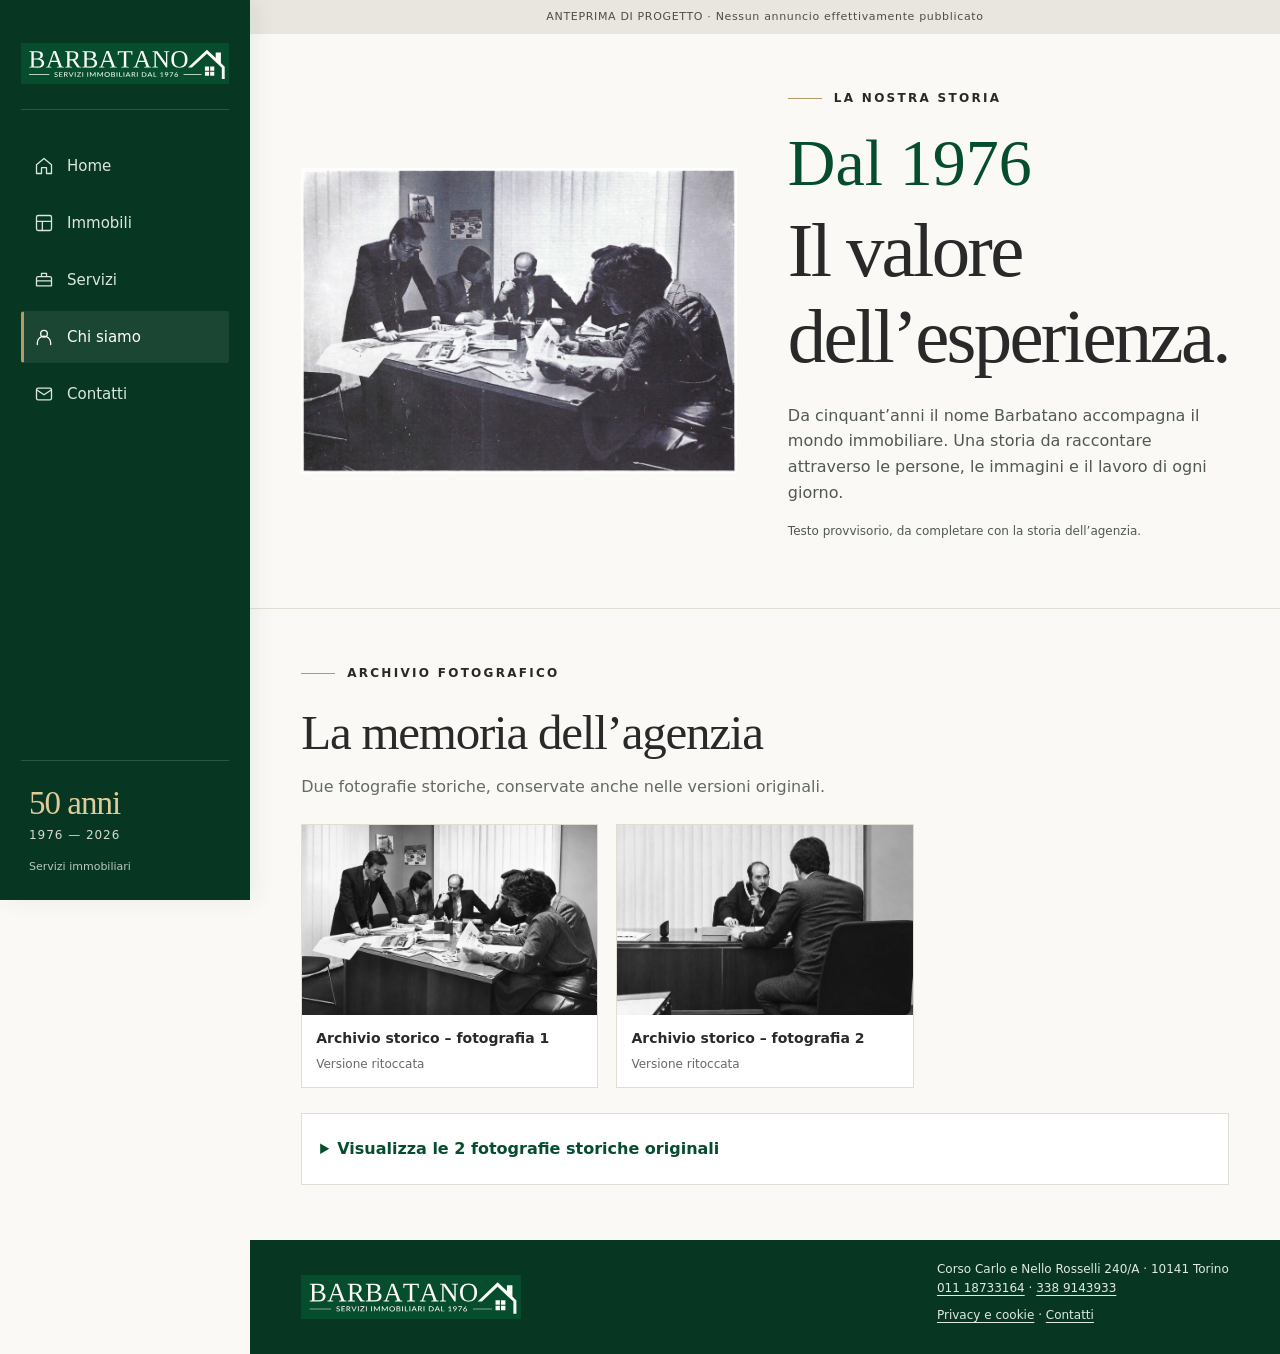
==== chi-siamo.html @ 2c2a6d1a "Add files via upload" ====
<!DOCTYPE html>

<html lang="it"><head><meta charset="utf-8"/><meta content="width=device-width, initial-scale=1" name="viewport"/><meta content="noindex,nofollow" name="robots"/><title>Chi siamo | Dal 1976 | BARBATANO</title><meta content="La storia dell’agenzia Barbatano a Torino dal 1976, con fotografie di archivio." name="description"/><meta content="Chi siamo | Dal 1976 | BARBATANO" property="og:title"/><meta content="La storia dell’agenzia Barbatano a Torino dal 1976, con fotografie di archivio." property="og:description"/><meta content="website" property="og:type"/><meta content="#064d2d" name="theme-color"/><link href="assets/favicon.svg" rel="icon" type="image/svg+xml"/><link href="assets/style.css" rel="stylesheet"/><script type="application/ld+json">{"@context": "https://schema.org", "@type": "RealEstateAgent", "name": "Barbatano Servizi Immobiliari", "telephone": "+3901118733164", "address": {"@type": "PostalAddress", "streetAddress": "Corso Carlo e Nello Rosselli 240/A", "postalCode": "10141", "addressLocality": "Torino", "addressCountry": "IT"}, "sameAs": ["https://www.immobiliare.it/agenzie-immobiliari/141466/barbatano-torino/"]}</script></head><body data-route="storia"><a class="route-skip" href="#contenuto">Vai al contenuto</a><div class="notice">ANTEPRIMA DI PROGETTO · Nessun annuncio effettivamente pubblicato</div><header class="top"><div class="wrap"><a aria-label="Barbatano, home" class="brand" href="index.html"><img alt="BARBATANO – Servizi immobiliari dal 1976" class="logo" src="assets/logo.svg"/><span aria-hidden="true" class="brand-tagline">Servizi immobiliari dal 1976</span></a><nav aria-label="Navigazione principale" class="nav" id="nav"><a href="index.html"><svg aria-hidden="true" fill="none" stroke="currentColor" stroke-linecap="round" stroke-linejoin="round" viewbox="0 0 24 24"><path d="M3 10.5 12 3l9 7.5V21h-6v-7H9v7H3z"></path></svg>Home</a><a href="immobili.html"><svg aria-hidden="true" fill="none" stroke="currentColor" stroke-linecap="round" stroke-linejoin="round" viewbox="0 0 24 24"><rect height="18" rx="2" width="18" x="3" y="3"></rect><path d="M3 10h18M10 10v11"></path></svg>Immobili</a><a href="servizi.html"><svg aria-hidden="true" fill="none" stroke="currentColor" stroke-linecap="round" stroke-linejoin="round" viewbox="0 0 24 24"><path d="M5 8h14a2 2 0 0 1 2 2v9H3v-9a2 2 0 0 1 2-2zM9 8V4h6v4M3 13h18"></path></svg>Servizi</a><a aria-current="page" href="chi-siamo.html"><svg aria-hidden="true" fill="none" stroke="currentColor" stroke-linecap="round" stroke-linejoin="round" viewbox="0 0 24 24"><circle cx="12" cy="8" r="4"></circle><path d="M4 21v-2a8 8 0 0 1 16 0v2"></path></svg>Chi siamo</a><a class="contact" href="contatti.html"><svg aria-hidden="true" fill="none" stroke="currentColor" stroke-linecap="round" stroke-linejoin="round" viewbox="0 0 24 24"><rect height="14" rx="2" width="18" x="3" y="5"></rect><path d="m3 7 9 6 9-6"></path></svg>Contatti</a></nav><div class="sidebar-note"><strong>50 anni</strong>1976 — 2026<span>Servizi immobiliari</span></div></div></header><main id="contenuto" tabindex="-1"><section class="history section" data-view="storia" id="storia"><div class="wrap history-grid"><img alt="Fotografia storica dell’attività, in bianco e nero" height="665" loading="lazy" src="assets/foto-9db0b268ffdd7b.webp" width="950"/><div><div class="eyebrow">La nostra storia</div><div class="year">Dal 1976</div><h1>Il valore dell’esperienza.</h1><p>Da cinquant’anni il nome Barbatano accompagna il mondo immobiliare. Una storia da raccontare attraverso le persone, le immagini e il lavoro di ogni giorno.</p><p class="subtle">Testo provvisorio, da completare con la storia dell’agenzia.</p></div></div></section><section class="wrap section gallery-section" data-view="storia"><div class="eyebrow">Archivio fotografico</div><h2>La memoria dell’agenzia</h2><p class="gallery-intro">Due fotografie storiche, conservate anche nelle versioni originali.</p><div class="photo-grid"><button aria-label="Apri Archivio storico – fotografia 1 – Versione ritoccata" class="photo-tile" data-group="storia" data-photo="17" type="button"><img alt="Archivio storico – fotografia 1" decoding="async" height="1009" loading="lazy" src="assets/foto-7becee585e3353.webp" width="1440"/><span><strong>Archivio storico – fotografia 1</strong><small>Versione ritoccata</small></span></button><button aria-label="Apri Archivio storico – fotografia 2 – Versione ritoccata" class="photo-tile" data-group="storia" data-photo="18" type="button"><img alt="Archivio storico – fotografia 2" decoding="async" height="1254" loading="lazy" src="assets/foto-9f149d5888db35.webp" width="1254"/><span><strong>Archivio storico – fotografia 2</strong><small>Versione ritoccata</small></span></button></div><details class="originals"><summary>Visualizza le 2 fotografie storiche originali</summary><div class="photo-grid"><button aria-label="Apri Archivio storico – fotografia 1 – Versione originale" class="photo-tile" data-group="storico-originali" data-photo="19" type="button"><img alt="Archivio storico – fotografia 1" decoding="async" height="1008" loading="lazy" src="assets/foto-ead962bc690f65.webp" width="1440"/><span><strong>Archivio storico – fotografia 1</strong><small>Versione originale</small></span></button><button aria-label="Apri Archivio storico – fotografia 2 – Versione originale" class="photo-tile" data-group="storico-originali" data-photo="20" type="button"><img alt="Archivio storico – fotografia 2" decoding="async" height="1419" loading="lazy" src="assets/foto-7286a3668b5750.webp" width="1355"/><span><strong>Archivio storico – fotografia 2</strong><small>Versione originale</small></span></button></div></details></section></main><footer class="foot"><div class="wrap"><img alt="Barbatano – Servizi immobiliari dal 1976" src="assets/logo.svg"/><div><p>Corso Carlo e Nello Rosselli 240/A · 10141 Torino<br/><a href="tel:+3901118733164">011 18733164</a> · <a href="tel:+393389143933">338 9143933</a></p><p><a href="privacy.html">Privacy e cookie</a> · <a href="contatti.html">Contatti</a></p></div></div></footer><dialog aria-labelledby="photoTitle" id="photoViewer"><div class="viewer-top"><p id="photoCount"></p><button aria-label="Chiudi galleria" class="close" type="button">×</button></div><img alt="" id="viewerImage"/><div class="viewer-bottom"><button aria-label="Foto precedente" class="viewer-arrow" id="prevPhoto" type="button">←</button><div><h3 id="photoTitle"></h3><p id="photoNote"></p></div><button aria-label="Foto successiva" class="viewer-arrow" id="nextPhoto" type="button">→</button></div></dialog><dialog id="detail"><img alt="" id="detailImage"/><div class="body"><button aria-label="Chiudi" class="close" type="button">×</button><span class="tag">Anteprima</span><h2 id="detailTitle"></h2><p>Questa è una dimostrazione della futura scheda immobile. Prezzo, metratura, descrizione, posizione e disponibilità saranno inseriti dall’agenzia.</p></div></dialog><script defer="" src="assets/site.js"></script></body></html>
---- assets/style.css ----
:root{--green:#064d2d;--deep:#073722;--ivory:#faf9f6;--gold:#b49a65;--ink:#292929;--muted:#646a65;--line:#dfded5}*{box-sizing:border-box}html{scroll-behavior:smooth;scroll-padding-top:95px}body{margin:0;background:var(--ivory);color:var(--ink);font:16px/1.6 system-ui,-apple-system,Segoe UI,sans-serif}h1,h2,h3,p{margin-top:0}h1,h2,h3{font-family:Georgia,'Times New Roman',serif;font-weight:400;line-height:1.12}h1{font-size:clamp(43px,6vw,83px);letter-spacing:-.035em;margin-bottom:23px;max-width:720px}h2{font-size:clamp(31px,4vw,49px);letter-spacing:-.025em;margin-bottom:14px}h3{font-size:25px;margin-bottom:10px}a{color:inherit;text-decoration:none}button,input,select{font:inherit}button,a,select{cursor:pointer}button:focus-visible,a:focus-visible,input:focus-visible,select:focus-visible{outline:3px solid var(--gold);outline-offset:3px}.wrap{max-width:1240px;margin:auto;padding:0 42px}.notice{background:#e8e6de;text-align:center;font-size:12px;letter-spacing:.04em;padding:7px 14px;color:#514d44}.top{background:var(--deep);color:#fff}.top .wrap{display:flex;justify-content:space-between;align-items:center;min-height:89px;gap:30px}.logo{width:290px;max-width:100%;display:block}.nav{display:flex;align-items:center;gap:25px;font-size:14px}.nav a:hover{color:#e4d3a8}.nav .contact{border:1px solid #b49a65;padding:10px 16px}.menu{display:none;background:none;border:1px solid #ffffff70;color:white;padding:8px 12px}.hero{min-height:550px;display:flex;align-items:center;color:white;position:relative;background:linear-gradient(90deg,rgba(8,29,19,.86) 0%,rgba(8,29,19,.55) 43%,rgba(8,29,19,.08) 100%),url('hero-9aec0d8684488e.webp') center 54%/cover}.hero .wrap{width:100%;padding-top:70px;padding-bottom:125px}.eyebrow{text-transform:uppercase;font-size:12px;letter-spacing:.19em;font-weight:650;display:flex;align-items:center;gap:12px;margin-bottom:22px}.eyebrow:before{content:'';width:34px;height:1px;background:var(--gold)}.hero p{font-size:18px;max-width:490px;color:#f0eee6;margin-bottom:30px}.btn{display:inline-flex;align-items:center;justify-content:center;gap:12px;background:var(--green);color:#fff;border:1px solid var(--green);min-height:47px;padding:12px 22px;font-weight:600;font-size:14px}.btn.light{background:var(--ivory);color:var(--deep);border-color:var(--ivory)}.btn.outline{background:transparent;color:var(--green);border-color:var(--green)}.btn:hover{filter:brightness(1.12)}.search{position:relative;margin-top:-64px;z-index:1}.searchbox{background:white;padding:25px 29px;box-shadow:0 15px 45px #10261b19;border-top:3px solid var(--gold)}.searchbox h2{font-family:inherit;font-size:17px;letter-spacing:0;font-weight:650;margin:0 0 15px}.fields{display:grid;grid-template-columns:1fr 1fr 1.3fr 1fr auto;gap:12px;align-items:end}.field label{display:block;font-size:12px;font-weight:650;margin-bottom:6px;color:#505b51}.field input,.field select{width:100%;min-height:47px;border:1px solid #d4d8d2;background:white;color:var(--ink);padding:9px 11px;border-radius:0}.section{padding:82px 0}.head{display:flex;justify-content:space-between;align-items:end;gap:20px;margin-bottom:29px}.head p{color:var(--muted);margin:0}.grid{display:grid;grid-template-columns:repeat(3,1fr);gap:23px}.listing{background:white;border:1px solid var(--line);overflow:hidden}.listing img{width:100%;aspect-ratio:1.48;object-fit:cover;display:block}.listing .body{padding:22px}.tag{font-size:10px;text-transform:uppercase;font-weight:700;letter-spacing:.12em;color:var(--green);margin-bottom:10px;display:block}.listing p{color:var(--muted);font-size:14px}.link{font-size:14px;font-weight:650;color:var(--green);background:none;border:0;padding:0;text-align:left}.link:hover{text-decoration:underline}.history{background:#edece5}.history-grid{display:grid;grid-template-columns:1fr 1fr;gap:65px;align-items:center}.history img{width:100%;display:block;aspect-ratio:1.42;object-fit:cover}.history p{color:#515951}.year{font:400 66px/1 Georgia,serif;color:var(--green);margin-bottom:12px}.services .grid article{border-top:1px solid var(--gold);padding:23px 12px 8px 0}.services p{color:var(--muted)}.number{font-size:12px;color:var(--green);letter-spacing:.15em;margin-bottom:16px;display:block}.cta{background:var(--green);color:white;padding:61px 0}.cta .wrap{display:flex;align-items:center;justify-content:space-between;gap:25px}.cta p{margin:0;color:#e3e9e1}.foot{background:var(--deep);color:#e0e9e2;padding:32px 0;font-size:13px}.foot .wrap{display:flex;justify-content:space-between;gap:30px;align-items:center}.foot img{width:220px}.foot p{margin:0}.subtle{color:var(--muted);font-size:12px;margin-top:17px}.result{margin:12px 0 0;color:var(--green);font-size:14px}.result:empty{display:none}dialog{width:min(670px,calc(100% - 30px));padding:0;border:0;background:var(--ivory);color:var(--ink);box-shadow:0 25px 70px #0005}dialog::backdrop{background:#132c22bb}dialog img{width:100%;display:block;max-height:360px;object-fit:cover}dialog .body{padding:25px}.close{float:right;background:white;border:1px solid var(--line);font-size:20px;padding:3px 12px;margin:0 0 10px 12px}.hide{display:none!important}@media(max-width:930px){.nav{gap:12px}.logo{width:240px}.fields{grid-template-columns:1fr 1fr}.fields .btn{grid-column:1/-1}.hero .wrap{padding-bottom:110px}.grid{gap:12px}.history-grid{gap:35px}}@media(max-width:680px){.wrap{padding:0 20px}.top .wrap{min-height:76px;flex-wrap:wrap;gap:0}.logo{width:238px}.menu{display:block}.nav{display:none;width:100%;padding:5px 0 20px;flex-direction:column;align-items:stretch;gap:0}.nav.open{display:flex}.nav a{padding:10px 0}.nav .contact{padding:10px 12px;margin-top:5px}.hero{min-height:485px;background-position:60% center}.hero .wrap{padding-top:45px;padding-bottom:110px}.hero p{font-size:16px}.searchbox{padding:20px 15px}.fields{gap:9px}.field select,.field input{font-size:14px;min-width:0}.section{padding:53px 0}.grid,.history-grid{grid-template-columns:1fr;gap:22px}.head,.cta .wrap,.foot .wrap{align-items:flex-start;flex-direction:column}.head{gap:10px}.history-grid{gap:30px}.cta{padding:45px 0}.foot .wrap{gap:15px}}

/* Navigation v2: fixed editorial sidebar and dedicated views */
:root{--sidebar:250px;--nav-bottom:68px}
html{scroll-behavior:auto;scroll-padding-top:0}body{padding-left:var(--sidebar);min-height:100vh;display:flex;flex-direction:column}main{flex:1;min-width:0} [hidden]{display:none!important}
.top{position:fixed;left:0;top:0;bottom:0;width:var(--sidebar);z-index:20;box-shadow:5px 0 22px #07372212;overflow-y:auto;overscroll-behavior:contain}.top .wrap{height:100%;min-height:530px;padding:31px 21px 24px;display:flex;flex-direction:column;align-items:stretch;justify-content:flex-start;gap:0}.top .brand{padding:12px 0 25px;border-bottom:1px solid #ffffff28}.logo{width:100%;max-width:100%;height:auto}.nav{margin-top:30px;display:flex;flex-direction:column;align-items:stretch;gap:5px;width:100%;padding:0}.nav a,.nav .contact{display:flex;gap:13px;align-items:center;padding:13px 12px;border:1px solid transparent;margin:0;color:#dbe6de;font-size:15px;min-height:50px;border-radius:3px}.nav a:hover{background:#ffffff0e;color:white}.nav a[aria-current=page]{color:white;border-left:3px solid var(--gold);padding-left:10px;background:#ffffff14}.nav a svg{width:20px;height:20px;flex:none;stroke-width:1.55}.sidebar-note{margin-top:auto;padding:24px 8px 0;color:#d7d9cd;font-size:12px;border-top:1px solid #ffffff28;letter-spacing:.08em}.sidebar-note strong{display:block;font:normal 33px Georgia,serif;color:#e0cb9b;letter-spacing:-.03em;margin-bottom:4px}.sidebar-note span{display:block;margin-top:13px;font-size:11px;letter-spacing:0;color:#b9c9bd}.menu{display:none!important}.notice{font-size:11px;letter-spacing:.06em;padding:8px 12px}.hero{min-height:clamp(385px,51vh,520px)}.hero .wrap{padding-top:60px;padding-bottom:100px}.hero h1{font-size:clamp(42px,5.4vw,77px)}.wrap{padding-left:clamp(22px,4vw,54px);padding-right:clamp(22px,4vw,54px)}.section.wrap{padding-left:clamp(22px,4vw,54px);padding-right:clamp(22px,4vw,54px)}.section{padding-top:55px;padding-bottom:55px}.search{margin-top:-42px}.fields{grid-template-columns:repeat(4,minmax(0,1fr)) auto}.field{min-width:0}.field input,.field select{min-width:0}.listing h3{font-size:clamp(21px,2vw,26px)}.listing .body{padding:17px}.head{margin-bottom:22px}.pageintro{padding-top:45px;padding-bottom:27px}.pageintro h1{font-size:clamp(40px,5vw,62px);margin-bottom:12px}.pageintro p{color:var(--muted);margin:0;max-width:650px}.pageintro .eyebrow{margin-bottom:13px}body[data-route=immobili] .search{margin-top:0}body[data-route=immobili] .searchbox{box-shadow:none;border:1px solid var(--line);border-top:3px solid var(--gold)}body[data-route=immobili] #immobili{padding-top:34px}.history{background:transparent}.history-grid{gap:clamp(25px,4vw,65px)}.cta{min-height:320px;display:flex;align-items:center}.cta .wrap{width:100%}.foot{padding:20px 0}.foot .wrap{align-items:center;flex-direction:row}.foot img{width:180px}.foot p{font-size:12px}.home-next{padding-bottom:48px}.home-next .inner{display:flex;align-items:center;justify-content:space-between;gap:22px;border-top:1px solid var(--line);padding-top:22px}.home-next h3{margin:0 0 5px}.home-next p{margin:0;color:var(--muted);font-size:14px}.home-next .btn{flex:none}.route-skip{position:fixed;left:calc(var(--sidebar) + 10px);top:-100px;background:white;color:var(--deep);padding:12px;z-index:50}.route-skip:focus{top:8px}main:focus{outline:none}
@media(max-width:1250px) and (min-width:1001px){.fields{grid-template-columns:repeat(2,minmax(0,1fr))}.fields .btn{grid-column:1/-1}.grid{gap:15px}.listing .body{padding:15px}}
@media(max-width:1000px){body{padding-left:0;padding-top:70px;padding-bottom:calc(var(--nav-bottom) + env(safe-area-inset-bottom,0px))}.top{width:100%;height:70px;bottom:auto;overflow:visible}.top .wrap{height:70px;min-height:0;padding:8px 22px;align-items:center;justify-content:center}.top .brand{padding:0;border:none}.logo{width:245px;max-height:54px;object-fit:contain}.sidebar-note{display:none}.nav,.nav.open{position:fixed;bottom:0;left:0;right:0;z-index:20;margin:0;padding:3px 5px calc(3px + env(safe-area-inset-bottom,0px));height:calc(var(--nav-bottom) + env(safe-area-inset-bottom,0px));display:grid;grid-template-columns:repeat(5,minmax(0,1fr));gap:2px;background:var(--deep);box-shadow:0 -3px 20px #07372225}.nav a,.nav .contact{flex-direction:column;justify-content:center;gap:3px;font-size:12px;line-height:1.3;padding:4px 0;min-height:44px;border:0;border-top:2px solid transparent;text-align:center;white-space:nowrap}.nav a[aria-current=page]{border-left:0;border-top:2px solid var(--gold);padding:4px 0}.nav a svg{width:21px;height:21px}.route-skip{left:8px}.fields{grid-template-columns:repeat(2,minmax(0,1fr))}.fields .btn{grid-column:1/-1}.hero .wrap{padding-top:45px;padding-bottom:95px}.hero{min-height:390px}.notice{font-size:10px}}
@media(max-width:680px){.wrap,.section.wrap{padding-left:20px;padding-right:20px}.hero h1{font-size:clamp(39px,9vw,53px)}.hero{min-height:390px}.hero .wrap{padding-top:40px;padding-bottom:75px}.search{margin-top:-28px}.searchbox{padding:18px 14px}.section{padding-top:36px;padding-bottom:36px}.pageintro{padding-top:29px;padding-bottom:20px}.cta{min-height:0;padding:38px 0}.foot .wrap{align-items:flex-start;flex-direction:column;gap:10px}.home-next .inner{align-items:flex-start;flex-direction:column;gap:13px}.home-next{padding-bottom:30px}.nav a,.nav .contact{font-size:11px}.history .year{font-size:52px}}
@media(prefers-reduced-motion:reduce){*{scroll-behavior:auto!important}}

/* Photo archive and logo refinements */
.top .brand{display:block;text-align:center}.brand-tagline{display:block;font-size:11px;line-height:1.5;color:#e0e9e2;margin-top:9px;letter-spacing:.035em}.top .brand .logo{background:#064d2d}.hero-secondary{display:inline-flex;padding:12px 0;margin-left:22px;color:white;font-weight:600;font-size:14px}.hero-secondary:hover{text-decoration:underline}.gallery-section{border-top:1px solid var(--line)}.gallery-intro{max-width:700px;color:var(--muted)}.photo-grid{display:grid;grid-template-columns:repeat(3,minmax(0,1fr));gap:18px;margin-top:24px}.photo-tile{padding:0;border:1px solid var(--line);background:white;color:var(--ink);text-align:left;min-width:0;overflow:hidden}.photo-tile img{display:block;width:100%;aspect-ratio:1.55;object-fit:cover}.photo-tile span{display:block;padding:12px 14px}.photo-tile strong{font-size:14px;display:block}.photo-tile small{color:var(--muted);font-size:12px}.photo-tile:hover{border-color:var(--green)}.originals{margin-top:25px;border:1px solid var(--line);padding:15px 18px;background:#fff}.originals summary{cursor:pointer;font-weight:600;color:var(--green);padding:7px 0}.originals summary:focus-visible{outline:2px solid var(--gold)}#photoViewer{width:min(1000px,calc(100% - 24px));max-height:calc(100dvh - 24px);background:var(--deep);color:#fff}#viewerImage{max-height:65dvh;object-fit:contain;width:100%;background:#0a2118}.viewer-top,.viewer-bottom{display:flex;align-items:center;justify-content:space-between;padding:12px 18px;gap:14px}.viewer-top p,.viewer-bottom p,.viewer-bottom h3{margin:0}.viewer-top .close{float:none;margin:0}.viewer-bottom{text-align:center}.viewer-bottom p{color:#dce5dd;font-size:13px}.viewer-bottom h3{font-size:21px}.viewer-arrow{border:1px solid #b49a65;background:transparent;color:white;font-size:25px;min-width:45px;min-height:45px}.viewer-arrow:disabled{opacity:.35;cursor:default}.history .photo-grid{grid-template-columns:repeat(2,1fr)}
@media(max-width:1000px){.top .brand-tagline{display:none}.photo-grid{grid-template-columns:repeat(3,minmax(0,1fr))}}@media(max-width:680px){.photo-grid{grid-template-columns:repeat(2,minmax(0,1fr));gap:10px}.photo-tile span{padding:9px}.photo-tile strong{font-size:13px}.photo-tile small{font-size:11px}.hero-secondary{margin-left:0;display:flex}.originals{padding:12px}.viewer-bottom{padding:10px;gap:7px}.viewer-bottom h3{font-size:17px}}
@media(max-width:370px){.photo-grid{grid-template-columns:1fr}.nav a,.nav .contact{font-size:10px}.fields{grid-template-columns:1fr}}

.contact-actions{display:flex;gap:12px;flex-wrap:wrap}.privacy-page{max-width:950px}.privacy-page h2{font-size:26px;margin-top:30px}.privacy-page a,.cta p a,.foot a{text-decoration:underline;text-underline-offset:3px}.foot .wrap{flex-wrap:wrap}.foot p{margin-bottom:8px}.cta h1{font-size:clamp(38px,5vw,65px)}.services .grid{row-gap:18px}img{height:auto}.listing img,.photo-tile img{object-fit:cover}.foot img{width:220px}.brand .logo{max-width:100%}.brand-tagline{display:none!important}
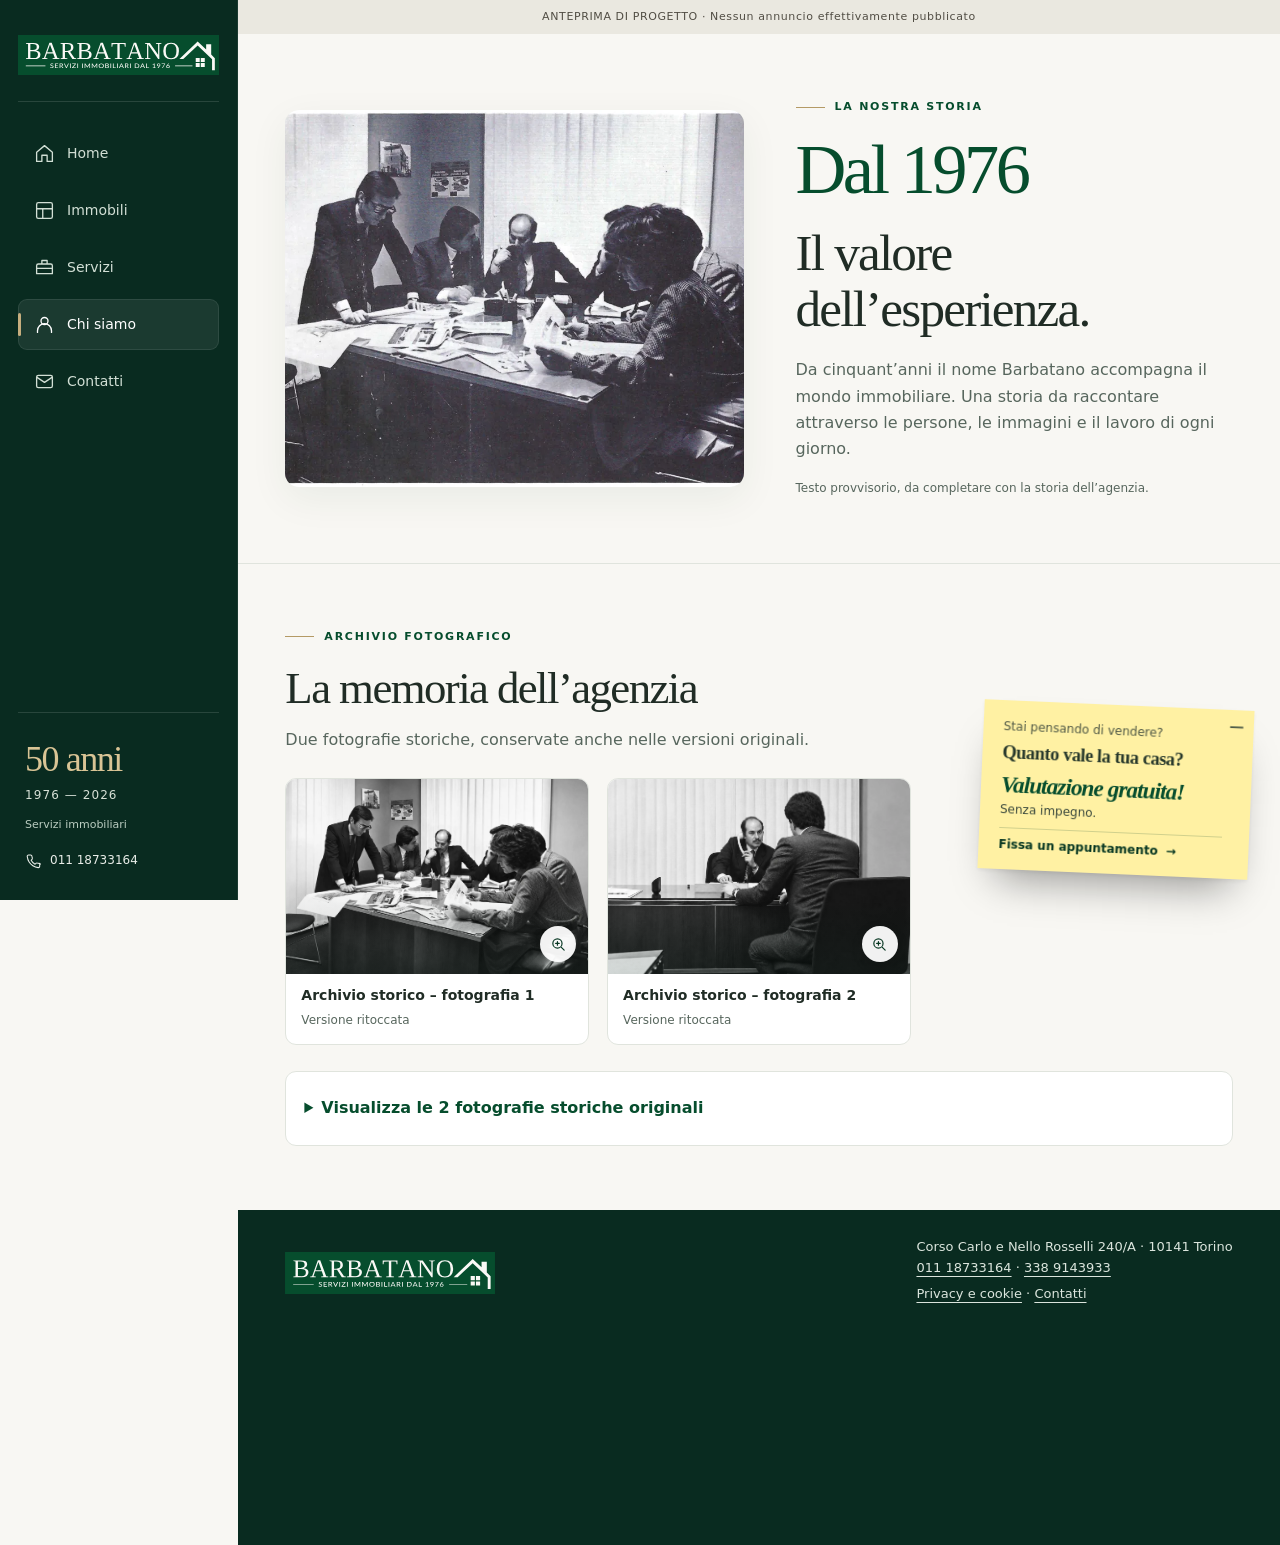
==== commit ae95de7c: "Add files via upload" ====
--- a/chi-siamo.html
+++ b/chi-siamo.html
@@ -1,3 +1,3 @@
 <!DOCTYPE html>
 
-<html lang="it"><head><meta charset="utf-8"/><meta content="width=device-width, initial-scale=1" name="viewport"/><meta content="noindex,nofollow" name="robots"/><title>Chi siamo | Dal 1976 | BARBATANO</title><meta content="La storia dell’agenzia Barbatano a Torino dal 1976, con fotografie di archivio." name="description"/><meta content="Chi siamo | Dal 1976 | BARBATANO" property="og:title"/><meta content="La storia dell’agenzia Barbatano a Torino dal 1976, con fotografie di archivio." property="og:description"/><meta content="website" property="og:type"/><meta content="#064d2d" name="theme-color"/><link href="assets/favicon.svg" rel="icon" type="image/svg+xml"/><link href="assets/style.css" rel="stylesheet"/><script type="application/ld+json">{"@context": "https://schema.org", "@type": "RealEstateAgent", "name": "Barbatano Servizi Immobiliari", "telephone": "+3901118733164", "address": {"@type": "PostalAddress", "streetAddress": "Corso Carlo e Nello Rosselli 240/A", "postalCode": "10141", "addressLocality": "Torino", "addressCountry": "IT"}, "sameAs": ["https://www.immobiliare.it/agenzie-immobiliari/141466/barbatano-torino/"]}</script></head><body data-route="storia"><a class="route-skip" href="#contenuto">Vai al contenuto</a><div class="notice">ANTEPRIMA DI PROGETTO · Nessun annuncio effettivamente pubblicato</div><header class="top"><div class="wrap"><a aria-label="Barbatano, home" class="brand" href="index.html"><img alt="BARBATANO – Servizi immobiliari dal 1976" class="logo" src="assets/logo.svg"/><span aria-hidden="true" class="brand-tagline">Servizi immobiliari dal 1976</span></a><nav aria-label="Navigazione principale" class="nav" id="nav"><a href="index.html"><svg aria-hidden="true" fill="none" stroke="currentColor" stroke-linecap="round" stroke-linejoin="round" viewbox="0 0 24 24"><path d="M3 10.5 12 3l9 7.5V21h-6v-7H9v7H3z"></path></svg>Home</a><a href="immobili.html"><svg aria-hidden="true" fill="none" stroke="currentColor" stroke-linecap="round" stroke-linejoin="round" viewbox="0 0 24 24"><rect height="18" rx="2" width="18" x="3" y="3"></rect><path d="M3 10h18M10 10v11"></path></svg>Immobili</a><a href="servizi.html"><svg aria-hidden="true" fill="none" stroke="currentColor" stroke-linecap="round" stroke-linejoin="round" viewbox="0 0 24 24"><path d="M5 8h14a2 2 0 0 1 2 2v9H3v-9a2 2 0 0 1 2-2zM9 8V4h6v4M3 13h18"></path></svg>Servizi</a><a aria-current="page" href="chi-siamo.html"><svg aria-hidden="true" fill="none" stroke="currentColor" stroke-linecap="round" stroke-linejoin="round" viewbox="0 0 24 24"><circle cx="12" cy="8" r="4"></circle><path d="M4 21v-2a8 8 0 0 1 16 0v2"></path></svg>Chi siamo</a><a class="contact" href="contatti.html"><svg aria-hidden="true" fill="none" stroke="currentColor" stroke-linecap="round" stroke-linejoin="round" viewbox="0 0 24 24"><rect height="14" rx="2" width="18" x="3" y="5"></rect><path d="m3 7 9 6 9-6"></path></svg>Contatti</a></nav><div class="sidebar-note"><strong>50 anni</strong>1976 — 2026<span>Servizi immobiliari</span></div></div></header><main id="contenuto" tabindex="-1"><section class="history section" data-view="storia" id="storia"><div class="wrap history-grid"><img alt="Fotografia storica dell’attività, in bianco e nero" height="665" loading="lazy" src="assets/foto-9db0b268ffdd7b.webp" width="950"/><div><div class="eyebrow">La nostra storia</div><div class="year">Dal 1976</div><h1>Il valore dell’esperienza.</h1><p>Da cinquant’anni il nome Barbatano accompagna il mondo immobiliare. Una storia da raccontare attraverso le persone, le immagini e il lavoro di ogni giorno.</p><p class="subtle">Testo provvisorio, da completare con la storia dell’agenzia.</p></div></div></section><section class="wrap section gallery-section" data-view="storia"><div class="eyebrow">Archivio fotografico</div><h2>La memoria dell’agenzia</h2><p class="gallery-intro">Due fotografie storiche, conservate anche nelle versioni originali.</p><div class="photo-grid"><button aria-label="Apri Archivio storico – fotografia 1 – Versione ritoccata" class="photo-tile" data-group="storia" data-photo="17" type="button"><img alt="Archivio storico – fotografia 1" decoding="async" height="1009" loading="lazy" src="assets/foto-7becee585e3353.webp" width="1440"/><span><strong>Archivio storico – fotografia 1</strong><small>Versione ritoccata</small></span></button><button aria-label="Apri Archivio storico – fotografia 2 – Versione ritoccata" class="photo-tile" data-group="storia" data-photo="18" type="button"><img alt="Archivio storico – fotografia 2" decoding="async" height="1254" loading="lazy" src="assets/foto-9f149d5888db35.webp" width="1254"/><span><strong>Archivio storico – fotografia 2</strong><small>Versione ritoccata</small></span></button></div><details class="originals"><summary>Visualizza le 2 fotografie storiche originali</summary><div class="photo-grid"><button aria-label="Apri Archivio storico – fotografia 1 – Versione originale" class="photo-tile" data-group="storico-originali" data-photo="19" type="button"><img alt="Archivio storico – fotografia 1" decoding="async" height="1008" loading="lazy" src="assets/foto-ead962bc690f65.webp" width="1440"/><span><strong>Archivio storico – fotografia 1</strong><small>Versione originale</small></span></button><button aria-label="Apri Archivio storico – fotografia 2 – Versione originale" class="photo-tile" data-group="storico-originali" data-photo="20" type="button"><img alt="Archivio storico – fotografia 2" decoding="async" height="1419" loading="lazy" src="assets/foto-7286a3668b5750.webp" width="1355"/><span><strong>Archivio storico – fotografia 2</strong><small>Versione originale</small></span></button></div></details></section></main><footer class="foot"><div class="wrap"><img alt="Barbatano – Servizi immobiliari dal 1976" src="assets/logo.svg"/><div><p>Corso Carlo e Nello Rosselli 240/A · 10141 Torino<br/><a href="tel:+3901118733164">011 18733164</a> · <a href="tel:+393389143933">338 9143933</a></p><p><a href="privacy.html">Privacy e cookie</a> · <a href="contatti.html">Contatti</a></p></div></div></footer><dialog aria-labelledby="photoTitle" id="photoViewer"><div class="viewer-top"><p id="photoCount"></p><button aria-label="Chiudi galleria" class="close" type="button">×</button></div><img alt="" id="viewerImage"/><div class="viewer-bottom"><button aria-label="Foto precedente" class="viewer-arrow" id="prevPhoto" type="button">←</button><div><h3 id="photoTitle"></h3><p id="photoNote"></p></div><button aria-label="Foto successiva" class="viewer-arrow" id="nextPhoto" type="button">→</button></div></dialog><dialog id="detail"><img alt="" id="detailImage"/><div class="body"><button aria-label="Chiudi" class="close" type="button">×</button><span class="tag">Anteprima</span><h2 id="detailTitle"></h2><p>Questa è una dimostrazione della futura scheda immobile. Prezzo, metratura, descrizione, posizione e disponibilità saranno inseriti dall’agenzia.</p></div></dialog><script defer="" src="assets/site.js"></script></body></html>+<html lang="it"><head><meta charset="utf-8"/><meta content="width=device-width, initial-scale=1" name="viewport"/><meta content="noindex,nofollow" name="robots"/><title>Chi siamo | Dal 1976 | BARBATANO</title><meta content="La storia dell’agenzia Barbatano a Torino dal 1976, con fotografie di archivio." name="description"/><meta content="Chi siamo | Dal 1976 | BARBATANO" property="og:title"/><meta content="La storia dell’agenzia Barbatano a Torino dal 1976, con fotografie di archivio." property="og:description"/><meta content="website" property="og:type"/><meta content="#064d2d" name="theme-color"/><link href="assets/favicon.svg" rel="icon" type="image/svg+xml"/><link href="assets/style.css?v=7" rel="stylesheet"/><script type="application/ld+json">{"@context": "https://schema.org", "@type": "RealEstateAgent", "name": "Barbatano Servizi Immobiliari", "telephone": "+3901118733164", "address": {"@type": "PostalAddress", "streetAddress": "Corso Carlo e Nello Rosselli 240/A", "postalCode": "10141", "addressLocality": "Torino", "addressCountry": "IT"}, "sameAs": ["https://www.immobiliare.it/agenzie-immobiliari/141466/barbatano-torino/"]}</script></head><body data-route="storia"><a class="route-skip" href="#contenuto">Vai al contenuto</a><div class="notice">ANTEPRIMA DI PROGETTO · Nessun annuncio effettivamente pubblicato</div><header class="top"><div class="wrap"><a aria-label="Barbatano, home" class="brand" href="index.html"><img alt="BARBATANO – Servizi immobiliari dal 1976" class="logo" src="assets/logo.svg"/><span aria-hidden="true" class="brand-tagline">Servizi immobiliari dal 1976</span></a><nav aria-label="Navigazione principale" class="nav" id="nav"><a href="index.html"><svg aria-hidden="true" fill="none" stroke="currentColor" stroke-linecap="round" stroke-linejoin="round" viewBox="0 0 24 24"><path d="M3 10.5 12 3l9 7.5V21h-6v-7H9v7H3z"></path></svg>Home</a><a href="immobili.html"><svg aria-hidden="true" fill="none" stroke="currentColor" stroke-linecap="round" stroke-linejoin="round" viewBox="0 0 24 24"><rect height="18" rx="2" width="18" x="3" y="3"></rect><path d="M3 10h18M10 10v11"></path></svg>Immobili</a><a href="servizi.html"><svg aria-hidden="true" fill="none" stroke="currentColor" stroke-linecap="round" stroke-linejoin="round" viewBox="0 0 24 24"><path d="M5 8h14a2 2 0 0 1 2 2v9H3v-9a2 2 0 0 1 2-2zM9 8V4h6v4M3 13h18"></path></svg>Servizi</a><a aria-current="page" href="chi-siamo.html"><svg aria-hidden="true" fill="none" stroke="currentColor" stroke-linecap="round" stroke-linejoin="round" viewBox="0 0 24 24"><circle cx="12" cy="8" r="4"></circle><path d="M4 21v-2a8 8 0 0 1 16 0v2"></path></svg>Chi siamo</a><a class="contact" href="contatti.html"><svg aria-hidden="true" fill="none" stroke="currentColor" stroke-linecap="round" stroke-linejoin="round" viewBox="0 0 24 24"><rect height="14" rx="2" width="18" x="3" y="5"></rect><path d="m3 7 9 6 9-6"></path></svg>Contatti</a></nav><div class="sidebar-note"><strong>50 anni</strong>1976 — 2026<span>Servizi immobiliari</span><a class="sidebar-call" href="tel:+3901118733164"><svg aria-hidden="true" fill="none" height="16" stroke="currentColor" stroke-linecap="round" stroke-linejoin="round" stroke-width="1.6" viewbox="0 0 24 24" width="16"><path d="M22 16.9v3a2 2 0 0 1-2.2 2 18 18 0 0 1-8-2.8 18 18 0 0 1-5.6-5.6 18 18 0 0 1-2.8-8A2 2 0 0 1 5.4 3h3a2 2 0 0 1 2 1.7l.6 3a2 2 0 0 1-.6 2l-1.2 1.2a14 14 0 0 0 5.9 5.9l1.2-1.2a2 2 0 0 1 2-.6l3 .6a2 2 0 0 1 1.7 1.3z"></path></svg>011 18733164</a></div></div></header><main id="contenuto" tabindex="-1"><section class="history section" data-view="storia" id="storia"><div class="wrap history-grid"><div class="history-media"><img alt="Fotografia storica dell’attività, in bianco e nero" height="665" loading="lazy" src="assets/foto-9db0b268ffdd7b.webp" width="950"/></div><div><div class="eyebrow">La nostra storia</div><div class="year">Dal 1976</div><h1>Il valore dell’esperienza.</h1><p>Da cinquant’anni il nome Barbatano accompagna il mondo immobiliare. Una storia da raccontare attraverso le persone, le immagini e il lavoro di ogni giorno.</p><p class="subtle">Testo provvisorio, da completare con la storia dell’agenzia.</p></div></div></section><section class="wrap section gallery-section" data-view="storia"><div class="eyebrow">Archivio fotografico</div><h2>La memoria dell’agenzia</h2><p class="gallery-intro">Due fotografie storiche, conservate anche nelle versioni originali.</p><div class="photo-grid"><button aria-label="Apri Archivio storico – fotografia 1 – Versione ritoccata" class="photo-tile" data-group="storia" data-photo="17" type="button"><span class="photo-media"><img alt="Archivio storico – fotografia 1" decoding="async" height="1009" loading="lazy" src="assets/foto-7becee585e3353.webp" width="1440"/><span aria-hidden="true" class="media-action"><svg aria-hidden="true" fill="none" stroke="currentColor" stroke-linecap="round" stroke-linejoin="round" viewbox="0 0 24 24"><circle cx="10.5" cy="10.5" r="6.5"></circle><path d="m16 16 4 4m-9.5-12v5m-2.5-2.5h5"></path></svg></span></span><span class="photo-caption"><strong>Archivio storico – fotografia 1</strong><small>Versione ritoccata</small></span></button><button aria-label="Apri Archivio storico – fotografia 2 – Versione ritoccata" class="photo-tile" data-group="storia" data-photo="18" type="button"><span class="photo-media"><img alt="Archivio storico – fotografia 2" decoding="async" height="1254" loading="lazy" src="assets/foto-9f149d5888db35.webp" width="1254"/><span aria-hidden="true" class="media-action"><svg aria-hidden="true" fill="none" stroke="currentColor" stroke-linecap="round" stroke-linejoin="round" viewbox="0 0 24 24"><circle cx="10.5" cy="10.5" r="6.5"></circle><path d="m16 16 4 4m-9.5-12v5m-2.5-2.5h5"></path></svg></span></span><span class="photo-caption"><strong>Archivio storico – fotografia 2</strong><small>Versione ritoccata</small></span></button></div><details class="originals"><summary>Visualizza le 2 fotografie storiche originali</summary><div class="photo-grid"><button aria-label="Apri Archivio storico – fotografia 1 – Versione originale" class="photo-tile" data-group="storico-originali" data-photo="19" type="button"><span class="photo-media"><img alt="Archivio storico – fotografia 1" decoding="async" height="1008" loading="lazy" src="assets/foto-ead962bc690f65.webp" width="1440"/><span aria-hidden="true" class="media-action"><svg aria-hidden="true" fill="none" stroke="currentColor" stroke-linecap="round" stroke-linejoin="round" viewbox="0 0 24 24"><circle cx="10.5" cy="10.5" r="6.5"></circle><path d="m16 16 4 4m-9.5-12v5m-2.5-2.5h5"></path></svg></span></span><span class="photo-caption"><strong>Archivio storico – fotografia 1</strong><small>Versione originale</small></span></button><button aria-label="Apri Archivio storico – fotografia 2 – Versione originale" class="photo-tile" data-group="storico-originali" data-photo="20" type="button"><span class="photo-media"><img alt="Archivio storico – fotografia 2" decoding="async" height="1419" loading="lazy" src="assets/foto-7286a3668b5750.webp" width="1355"/><span aria-hidden="true" class="media-action"><svg aria-hidden="true" fill="none" stroke="currentColor" stroke-linecap="round" stroke-linejoin="round" viewbox="0 0 24 24"><circle cx="10.5" cy="10.5" r="6.5"></circle><path d="m16 16 4 4m-9.5-12v5m-2.5-2.5h5"></path></svg></span></span><span class="photo-caption"><strong>Archivio storico – fotografia 2</strong><small>Versione originale</small></span></button></div></details></section></main><footer class="foot"><div class="wrap"><img alt="Barbatano – Servizi immobiliari dal 1976" src="assets/logo.svg"/><div><p>Corso Carlo e Nello Rosselli 240/A · 10141 Torino<br/><a href="tel:+3901118733164">011 18733164</a> · <a href="tel:+393389143933">338 9143933</a></p><p><a href="privacy.html">Privacy e cookie</a> · <a href="contatti.html">Contatti</a></p></div></div></footer><aside aria-label="Valutazione immobiliare gratuita" class="valuation-note"><a class="valuation-note-link" href="contatti.html#valutazione"><span class="valuation-note-kicker">Stai pensando di vendere?</span><span class="valuation-note-title">Quanto vale la tua casa?</span><span class="valuation-note-reveal">Valutazione gratuita!</span><span class="valuation-note-copy">Senza impegno.</span><span class="valuation-note-action">Fissa un appuntamento <span aria-hidden="true" class="arrow">→</span></span></a><button aria-expanded="true" aria-label="Riduci il promemoria" class="valuation-note-toggle" hidden="" type="button">−</button></aside><dialog aria-labelledby="photoTitle" id="photoViewer"><div class="viewer-top"><p id="photoCount"></p><button aria-label="Chiudi galleria" class="close" type="button">×</button></div><img alt="" id="viewerImage"/><div class="viewer-bottom"><button aria-label="Foto precedente" class="viewer-arrow" id="prevPhoto" type="button">←</button><div><h3 id="photoTitle"></h3><p id="photoNote"></p></div><button aria-label="Foto successiva" class="viewer-arrow" id="nextPhoto" type="button">→</button></div></dialog><dialog aria-labelledby="detailTitle" id="detail"><img alt="" id="detailImage"/><div class="body"><button aria-label="Chiudi" class="close" type="button">×</button><span class="tag">Anteprima</span><h2 id="detailTitle"></h2><p>Questa è una dimostrazione della futura scheda immobile. Prezzo, metratura, descrizione, posizione e disponibilità saranno inseriti dall’agenzia.</p><a class="btn" href="contatti.html">Contatta l’agenzia <span aria-hidden="true" class="arrow">→</span></a></div></dialog><script defer="" src="assets/site.js?v=7"></script></body></html>
--- a/assets/style.css
+++ b/assets/style.css
@@ -1,18 +1,44 @@
+/* BARBATANO / V5 — responsive editorial design, no external dependencies */
+:root{--green:#064d2d;--deep:#073722;--dark:#092b20;--ivory:#f8f7f3;--gold:#b49a65;--ink:#202c25;--muted:#57665d;--line:#e0e4dd;--white:#fff;--sidebar:238px;--nav-bottom:70px;--gutter:clamp(22px,3.7vw,56px);--ease:cubic-bezier(.2,.75,.25,1);--shadow:0 12px 38px #173b2510}
+*{box-sizing:border-box}html{scroll-behavior:smooth;scroll-padding-top:20px}body{margin:0;padding-left:var(--sidebar);min-height:100vh;display:flex;flex-direction:column;background:var(--ivory);color:var(--ink);font:16px/1.65 system-ui,-apple-system,BlinkMacSystemFont,'Segoe UI',sans-serif;-webkit-font-smoothing:antialiased}main{flex:1;min-width:0}main:focus{outline:none}h1,h2,h3,p{margin-top:0}h1,h2,h3{font-family:Georgia,'Times New Roman',serif;font-weight:400;line-height:1.1;letter-spacing:-.035em}h1{font-size:clamp(44px,5vw,76px);margin-bottom:20px}h2{font-size:clamp(32px,3.5vw,49px);margin-bottom:14px}h3{font-size:clamp(23px,2vw,29px);margin-bottom:10px}a{color:inherit;text-decoration:none}button,input,select{font:inherit}button,a,select,summary{cursor:pointer}button:disabled{cursor:default}button:focus-visible,a:focus-visible,input:focus-visible,select:focus-visible,summary:focus-visible{outline:3px solid var(--gold);outline-offset:4px}img{display:block;max-width:100%;height:auto}[hidden]{display:none!important}.wrap{width:100%;max-width:1320px;margin-inline:auto;padding-inline:var(--gutter)}.section{padding-block:clamp(40px,5vw,76px)}.notice{padding:8px 14px;background:#eae8e0;text-align:center;font-size:11px;letter-spacing:.055em;color:#514d44}.route-skip{position:fixed;top:-100px;left:calc(var(--sidebar) + 12px);z-index:100;padding:10px 18px;background:white;color:var(--deep)}.route-skip:focus{top:10px}
+/* Persistent navigation */
+.top{position:fixed;inset:0 auto 0 0;width:var(--sidebar);z-index:20;background:var(--dark);color:white;overflow-y:auto;border-right:1px solid #ffffff12}.top .wrap{height:100%;min-height:490px;padding:30px 18px 24px;display:flex;flex-direction:column}.brand{display:block;padding:5px 0 26px;border-bottom:1px solid #ffffff20}.logo{width:100%;height:auto}.brand-tagline{display:none}.nav{display:flex;flex-direction:column;gap:6px;margin-top:26px}.nav a{position:relative;display:flex;align-items:center;gap:12px;padding:13px 15px;min-height:50px;border:1px solid transparent;border-radius:9px;color:#d2dfd5;font-size:14px;font-weight:500;transition:background .22s,color .22s,border-color .22s,transform .22s var(--ease)}.nav a svg{width:21px;height:21px;flex:none;stroke-width:1.5;transition:transform .22s var(--ease)}.nav a[aria-current=page]{background:#ffffff13;color:white;border-color:#ffffff16}.nav a[aria-current=page]::before{content:'';position:absolute;left:-1px;top:13px;bottom:13px;width:3px;border-radius:3px;background:#c6ae7e}.sidebar-note{margin-top:auto;border-top:1px solid #ffffff20;padding:25px 7px 0;color:#d7e0d6;font-size:12px;letter-spacing:.09em}.sidebar-note strong{font:400 36px/1.2 Georgia,serif;color:#d9c495;display:block;margin-bottom:5px;letter-spacing:-.04em}.sidebar-note span{display:block;font-size:11px;margin-top:10px;letter-spacing:0;color:#baccc0}.sidebar-call{display:inline-flex;align-items:center;gap:9px;margin-top:17px;color:#e9ede8;font-size:12px;letter-spacing:0;transition:color .2s}.sidebar-call svg{width:16px;height:16px}
+/* Hero */
+.hero{position:relative;isolation:isolate;min-height:clamp(485px,65vh,690px);display:flex;align-items:center;color:white;overflow:hidden;background:var(--dark)}.hero::before{content:'';position:absolute;inset:0;z-index:-2;background:url('hero-9aec0d8684488e.webp') center 54%/cover no-repeat;transition:transform 1.2s var(--ease);transform:scale(1.015)}.hero::after{content:'';position:absolute;inset:0;z-index:-1;background:linear-gradient(90deg,#07271fe8 0%,#092b20a6 46%,#092b2024 100%),linear-gradient(0deg,#092b2040,transparent 50%);pointer-events:none}.hero .wrap{padding-block:70px 125px}.hero h1{max-width:760px;font-size:clamp(48px,5.8vw,89px);line-height:1.02;margin-bottom:25px}.hero p{max-width:500px;color:#f0f3ef;font-size:clamp(16px,1.5vw,18px);margin-bottom:30px}.eyebrow{display:flex;align-items:center;gap:10px;color:var(--green);font-size:11px;letter-spacing:.16em;text-transform:uppercase;font-weight:700;margin-bottom:18px}.eyebrow::before{content:'';width:29px;height:1px;background:var(--gold);flex:none}.hero .eyebrow,.cta .eyebrow{color:#e9ddc2}.hero-actions{display:flex;align-items:center;gap:24px;flex-wrap:wrap}.hero-secondary{font-weight:600;font-size:14px;color:white;display:inline-flex;align-items:center;gap:10px;padding:12px 0;transition:opacity .2s,transform .2s var(--ease)}.btn{display:inline-flex;align-items:center;justify-content:center;gap:12px;min-height:49px;padding:12px 21px;background:var(--green);border:1px solid var(--green);color:white;font-size:14px;font-weight:650;line-height:1.35;border-radius:8px;box-shadow:0 3px 8px #123c2410;transition:background .22s,color .22s,border-color .22s,box-shadow .22s,transform .22s var(--ease);text-align:center}.btn.light{background:var(--ivory);color:var(--deep);border-color:var(--ivory)}.btn.outline{background:transparent;color:var(--green);border-color:#b8c9bd;box-shadow:none}.arrow{display:inline-block;transition:transform .25s var(--ease);flex:none}.btn:active,.link:active,.nav a:active,.hero-secondary:active,.viewer-arrow:active,.close:active{transform:scale(.97)}
+/* Search panel */
+.search{position:relative;margin-top:-65px;z-index:2}.searchbox{padding:25px 27px 27px;border:1px solid #e6e9e2;border-top:3px solid var(--gold);border-radius:15px;background:#fff;box-shadow:0 15px 45px #173b2519}.searchbox h2{font:650 18px/1.3 system-ui,sans-serif;letter-spacing:-.025em;margin:0 0 17px}.fields{display:grid;grid-template-columns:repeat(4,minmax(0,1fr)) auto;gap:10px;align-items:end}.field{min-width:0}.field label{display:block;font-size:12px;font-weight:650;color:#42554a;margin:0 0 6px}.field input,.field select{width:100%;min-width:0;min-height:49px;padding:10px 12px;border:1px solid #d9e0d8;background:#f9faf7;color:var(--ink);border-radius:7px;font-size:14px;transition:background .2s,border-color .2s,box-shadow .2s}.field input:focus,.field select:focus{outline:none;border-color:var(--green);box-shadow:0 0 0 3px #064d2d17;background:#fff}.fields .btn{white-space:nowrap}.result{color:var(--green);font-size:14px;margin:12px 0 0}.result:empty{display:none}
+/* Main catalog / editorial surfaces */
+.head{display:flex;align-items:end;justify-content:space-between;gap:24px;margin-bottom:28px}.head p,.pageintro p,.gallery-intro,.subtle,.listing p,.services p{color:var(--muted)}.head p{margin:0}.grid{display:grid;grid-template-columns:repeat(3,minmax(0,1fr));gap:20px}.listing{min-width:0;background:white;border:1px solid #e3e7e0;border-radius:13px;overflow:hidden;box-shadow:0 3px 12px #173b2507;transition:transform .3s var(--ease),box-shadow .3s,border-color .3s}.listing-media,.photo-media,.history-media{display:block;position:relative;overflow:hidden;isolation:isolate;background:#e9ece5}.listing-media{width:100%;border:0;padding:0;text-align:left;aspect-ratio:1.48}.listing-media img,.photo-media img,.history-media img{width:100%;height:100%;object-fit:cover;transition:transform .65s var(--ease)}.listing-media::after,.photo-media::after{content:'';position:absolute;inset:0;background:linear-gradient(180deg,transparent 60%,#092b2029);pointer-events:none}.media-action{position:absolute;right:12px;bottom:12px;width:36px;height:36px;display:grid;place-items:center;background:#fffffff0;color:var(--deep);border-radius:50%;z-index:1;box-shadow:0 4px 12px #0002;transition:transform .25s var(--ease),background .25s,color .25s}.media-action svg{width:17px;height:17px;stroke-width:1.7}.listing .body{padding:20px}.tag{display:inline-flex;padding:4px 9px;border-radius:4px;background:#edf3ed;font-size:10px;text-transform:uppercase;font-weight:700;letter-spacing:.1em;color:var(--green);margin-bottom:12px}.listing p{font-size:14px;margin-bottom:14px}.link{display:inline-flex;align-items:center;gap:7px;font-size:14px;font-weight:650;color:var(--green);background:none;border:0;padding:4px 0;text-align:left;transition:transform .2s var(--ease),color .2s}.subtle{font-size:12px;margin:16px 0 0}.home-next{padding-bottom:55px}.home-next .inner{border-top:1px solid var(--line);padding-top:24px;display:flex;align-items:center;justify-content:space-between;gap:24px}.home-next h3{margin:0 0 5px}.home-next p{color:var(--muted);font-size:14px;margin:0}.home-next .btn{flex:none}.pageintro{padding-top:clamp(34px,5vw,70px);padding-bottom:27px}.pageintro h1{margin-bottom:15px}.pageintro p{max-width:640px;margin-bottom:0}body[data-route=immobili] .search{margin-top:0}body[data-route=immobili] #immobili{padding-top:38px}.history-grid{display:grid;grid-template-columns:1.05fr 1fr;align-items:center;gap:clamp(26px,4vw,64px)}.history-media{border-radius:14px;aspect-ratio:1.22;box-shadow:var(--shadow)}.history p{color:var(--muted)}.history .year{font:400 clamp(45px,5.5vw,77px)/1 Georgia,serif;color:var(--green);letter-spacing:-.05em;margin-bottom:20px}.history h1{font-size:clamp(35px,4vw,59px)}.services .grid{margin-top:32px;gap:18px}.services .grid article{padding:25px 22px;background:white;border:1px solid var(--line);border-radius:12px;transition:transform .3s var(--ease),box-shadow .3s,border-color .3s}.services .grid article p{margin:0}.number{display:inline-grid;place-items:center;width:39px;height:39px;border-radius:50%;font-size:12px;font-weight:650;letter-spacing:.06em;background:#edf2ed;color:var(--green);margin-bottom:23px}.service-call{display:flex;align-items:center;justify-content:space-between;gap:20px;margin-top:32px;background:#eaf0e8;border-radius:12px;padding:25px}.service-call p{margin:0}.service-call h3{margin-bottom:5px}.cta{background:var(--green);color:white;padding-block:clamp(48px,6vw,86px)}.cta .wrap{display:flex;align-items:center;justify-content:space-between;gap:30px}.cta p{margin-bottom:10px;color:#e3ece4}.cta h1{max-width:650px}.cta .btn{flex:none}.contact-actions{display:flex;flex-wrap:wrap;gap:12px}.privacy-page{max-width:950px}.privacy-page h2{font-size:27px;margin-top:30px}.privacy-page a,.cta p a,.foot a{text-decoration:underline;text-underline-offset:4px}.foot{background:var(--dark);color:#dbe5dd;padding:26px 0;font-size:13px}.foot .wrap{display:flex;align-items:center;justify-content:space-between;gap:25px;flex-wrap:wrap}.foot img{width:210px}.foot p{margin:0 0 5px}.foot a{transition:color .2s}
+/* Photo gallery */
+.gallery-section{border-top:1px solid var(--line)}.gallery-intro{max-width:710px}.photo-grid{display:grid;grid-template-columns:repeat(3,minmax(0,1fr));gap:18px;margin-top:25px}.photo-tile{padding:0;border:1px solid var(--line);background:white;color:var(--ink);text-align:left;min-width:0;overflow:hidden;border-radius:11px;transition:transform .3s var(--ease),box-shadow .3s,border-color .3s}.photo-media{aspect-ratio:1.55}.photo-tile .photo-caption{display:block;padding:12px 15px}.photo-tile strong{display:block;font-size:14px;line-height:1.4}.photo-tile small{font-size:12px;color:var(--muted)}.originals{margin-top:26px;border:1px solid var(--line);border-radius:11px;background:#fff;padding:15px 18px}.originals summary{font-weight:600;color:var(--green);padding:8px 0}.originals[open] summary{padding-bottom:5px}.photo-tile:active,.listing-media:active{filter:brightness(.94)}
+/* Native, keyboard-accessible dialogs */
+dialog{width:min(700px,calc(100% - 30px));max-height:calc(100dvh - 30px);padding:0;border:0;border-radius:14px;background:var(--ivory);color:var(--ink);box-shadow:0 24px 70px #0005;overflow:auto}dialog[open]{animation:dialog-in .27s var(--ease) both}dialog::backdrop{background:#10251fbd;backdrop-filter:blur(4px)}dialog img{width:100%;max-height:370px;object-fit:cover}dialog .body{padding:25px}.close{float:right;min-width:44px;min-height:44px;background:#fff;color:var(--green);border:1px solid var(--line);font-size:24px;line-height:1;padding:5px;margin:0 0 10px 12px;border-radius:50%;transition:transform .2s,background .2s}.viewer-top .close{margin:0;float:none}#photoViewer{width:min(1040px,calc(100% - 24px));max-height:calc(100dvh - 24px);background:var(--dark);color:white}#viewerImage{width:100%;max-height:66dvh;object-fit:contain;background:#061c15}.viewer-top,.viewer-bottom{display:flex;align-items:center;justify-content:space-between;gap:14px;padding:14px 18px}.viewer-top p,.viewer-bottom p,.viewer-bottom h3{margin:0}.viewer-bottom{text-align:center}.viewer-bottom h3{font-size:22px}.viewer-bottom p{font-size:13px;color:#d9e2da}.viewer-arrow{min-width:46px;min-height:46px;background:transparent;color:white;border:1px solid #b49a65;border-radius:8px;font-size:24px;transition:transform .2s,background .2s}.viewer-arrow:disabled{opacity:.32}.viewer-fade{animation:photo-in .25s ease-out both}body:has(dialog[open]){overflow:hidden}
+@keyframes dialog-in{from{opacity:0;transform:translateY(10px) scale(.98)}to{opacity:1;transform:none}}@keyframes photo-in{from{opacity:.48}to{opacity:1}}@keyframes page-in{from{opacity:.72;transform:translateY(5px)}to{opacity:1;transform:none}}@keyframes hero-in{from{opacity:0;transform:translateY(14px)}to{opacity:1;transform:none}}main{animation:page-in .32s var(--ease) both}.hero .eyebrow,.hero h1,.hero p,.hero-actions{animation:hero-in .65s var(--ease) both}.hero h1{animation-delay:.07s}.hero p{animation-delay:.13s}.hero-actions{animation-delay:.19s}
+@media(hover:hover) and (pointer:fine){.nav a:hover{background:#ffffff11;color:white;transform:translateX(2px)}.nav a:hover svg{transform:translateY(-1px)}.sidebar-call:hover,.foot a:hover{color:#e9cc91}.hero:hover::before{transform:scale(1.045)}.btn:hover{background:#0a6039;border-color:#0a6039;box-shadow:0 7px 18px #102b2323;transform:translateY(-2px)}.btn.light:hover{background:#fff;border-color:#fff}.btn.outline:hover{background:#eaf1ea;color:var(--green);border-color:#7f9b86}.btn:hover .arrow,.link:hover .arrow,.hero-secondary:hover .arrow{transform:translateX(4px)}.hero-secondary:hover{opacity:.82}.listing:hover,.photo-tile:hover,.services .grid article:hover{transform:translateY(-4px);border-color:#c8d8c8;box-shadow:0 15px 34px #173b2515}.listing-media:hover img,.listing:hover .listing-media img,.photo-tile:hover img,.history-media:hover img{transform:scale(1.055)}.listing:hover .media-action,.photo-tile:hover .media-action{background:var(--green);color:white;transform:scale(1.06)}.link:hover{color:#16733e}.viewer-arrow:not(:disabled):hover{background:#ffffff20}.close:hover{background:#e4eee5}.originals summary:hover{color:#168047}.btn:active,.nav a:active,.link:active{transform:scale(.97)}}
+@media(min-width:1001px) and (max-width:1300px){.fields{grid-template-columns:repeat(2,minmax(0,1fr))}.fields .btn{grid-column:1/-1}.grid{gap:14px}.listing .body{padding:16px}}
+@media(max-width:1000px){:root{--gutter:clamp(20px,4vw,42px)}html{scroll-padding-top:85px}body{padding-left:0;padding-top:70px;padding-bottom:calc(var(--nav-bottom) + env(safe-area-inset-bottom,0px))}.top{width:100%;height:70px;bottom:auto;overflow:visible;border:0;box-shadow:0 3px 15px #10261d19}.top .wrap{height:70px;min-height:0;padding:8px 20px;align-items:center;justify-content:center}.brand{border:none;padding:0}.logo{width:245px;max-height:54px;object-fit:contain}.sidebar-note{display:none}.nav{position:fixed;bottom:0;left:0;right:0;z-index:20;margin:0;padding:4px 6px calc(4px + env(safe-area-inset-bottom,0px));height:calc(var(--nav-bottom) + env(safe-area-inset-bottom,0px));display:grid;grid-template-columns:repeat(5,minmax(0,1fr));gap:3px;background:var(--dark);border-top:1px solid #ffffff16;box-shadow:0 -5px 24px #07372226}.nav a{flex-direction:column;justify-content:center;gap:4px;padding:6px 0;min-height:44px;font-size:12px;line-height:1.2;text-align:center;white-space:nowrap}.nav a[aria-current=page]::before{left:calc(50% - 12px);right:auto;top:0;bottom:auto;height:2px;width:24px}.nav a svg{width:21px;height:21px}.route-skip{left:8px}.hero{min-height:470px}.hero .wrap{padding-block:55px 105px}.fields{grid-template-columns:repeat(2,minmax(0,1fr))}.fields .btn{grid-column:1/-1}.notice{font-size:10px}.grid{gap:14px}}
+@media(max-width:680px){.hero{min-height:430px}.hero::before{background-position:62% center}.hero::after{background:linear-gradient(90deg,#092b20e8,#092b2066),linear-gradient(0deg,#092b2044,transparent 60%)}.hero .wrap{padding-block:40px 70px}.hero h1{font-size:clamp(44px,10vw,60px)}.hero-actions{gap:9px 19px}.hero p{margin-bottom:20px}.search{margin-top:-28px}.searchbox{padding:18px 14px;border-radius:12px}.fields{gap:10px}.field input,.field select{padding-inline:9px}.grid,.history-grid{grid-template-columns:1fr;gap:20px}.head,.home-next .inner,.cta .wrap,.service-call{align-items:flex-start;flex-direction:column;gap:13px}.section{padding-block:38px}.foot .wrap{align-items:flex-start;flex-direction:column;gap:12px}.home-next{padding-bottom:32px}.nav a{font-size:11px}.photo-grid{grid-template-columns:repeat(2,minmax(0,1fr));gap:10px}.photo-tile .photo-caption{padding:10px}.photo-tile strong{font-size:13px}.photo-tile small{font-size:11px}.photo-media .media-action{width:30px;height:30px;bottom:8px;right:8px}.viewer-bottom{padding:10px;gap:8px}.viewer-bottom h3{font-size:18px}.originals{padding:12px}.history-media{aspect-ratio:1.45}.services .grid{margin-top:20px}.pageintro{padding-top:29px}.service-call{padding:20px}.cta .wrap{gap:20px}}
+@media(max-width:370px){.nav a{font-size:10px}.photo-grid,.fields{grid-template-columns:1fr}.hero h1{font-size:40px}}
+@media(prefers-reduced-motion:reduce){*,*::before,*::after{animation:none!important;transition:none!important;scroll-behavior:auto!important}.listing:hover,.photo-tile:hover,.btn:hover,.nav a:hover,.hero:hover::before,.listing:hover img,.photo-tile:hover img,.history-media:hover img{transform:none!important}}
+@media(max-width:1000px){html{scroll-padding-bottom:calc(var(--nav-bottom) + 12px + env(safe-area-inset-bottom,0px))}}
 
-:root{--green:#064d2d;--deep:#073722;--ivory:#faf9f6;--gold:#b49a65;--ink:#292929;--muted:#646a65;--line:#dfded5}*{box-sizing:border-box}html{scroll-behavior:smooth;scroll-padding-top:95px}body{margin:0;background:var(--ivory);color:var(--ink);font:16px/1.6 system-ui,-apple-system,Segoe UI,sans-serif}h1,h2,h3,p{margin-top:0}h1,h2,h3{font-family:Georgia,'Times New Roman',serif;font-weight:400;line-height:1.12}h1{font-size:clamp(43px,6vw,83px);letter-spacing:-.035em;margin-bottom:23px;max-width:720px}h2{font-size:clamp(31px,4vw,49px);letter-spacing:-.025em;margin-bottom:14px}h3{font-size:25px;margin-bottom:10px}a{color:inherit;text-decoration:none}button,input,select{font:inherit}button,a,select{cursor:pointer}button:focus-visible,a:focus-visible,input:focus-visible,select:focus-visible{outline:3px solid var(--gold);outline-offset:3px}.wrap{max-width:1240px;margin:auto;padding:0 42px}.notice{background:#e8e6de;text-align:center;font-size:12px;letter-spacing:.04em;padding:7px 14px;color:#514d44}.top{background:var(--deep);color:#fff}.top .wrap{display:flex;justify-content:space-between;align-items:center;min-height:89px;gap:30px}.logo{width:290px;max-width:100%;display:block}.nav{display:flex;align-items:center;gap:25px;font-size:14px}.nav a:hover{color:#e4d3a8}.nav .contact{border:1px solid #b49a65;padding:10px 16px}.menu{display:none;background:none;border:1px solid #ffffff70;color:white;padding:8px 12px}.hero{min-height:550px;display:flex;align-items:center;color:white;position:relative;background:linear-gradient(90deg,rgba(8,29,19,.86) 0%,rgba(8,29,19,.55) 43%,rgba(8,29,19,.08) 100%),url('hero-9aec0d8684488e.webp') center 54%/cover}.hero .wrap{width:100%;padding-top:70px;padding-bottom:125px}.eyebrow{text-transform:uppercase;font-size:12px;letter-spacing:.19em;font-weight:650;display:flex;align-items:center;gap:12px;margin-bottom:22px}.eyebrow:before{content:'';width:34px;height:1px;background:var(--gold)}.hero p{font-size:18px;max-width:490px;color:#f0eee6;margin-bottom:30px}.btn{display:inline-flex;align-items:center;justify-content:center;gap:12px;background:var(--green);color:#fff;border:1px solid var(--green);min-height:47px;padding:12px 22px;font-weight:600;font-size:14px}.btn.light{background:var(--ivory);color:var(--deep);border-color:var(--ivory)}.btn.outline{background:transparent;color:var(--green);border-color:var(--green)}.btn:hover{filter:brightness(1.12)}.search{position:relative;margin-top:-64px;z-index:1}.searchbox{background:white;padding:25px 29px;box-shadow:0 15px 45px #10261b19;border-top:3px solid var(--gold)}.searchbox h2{font-family:inherit;font-size:17px;letter-spacing:0;font-weight:650;margin:0 0 15px}.fields{display:grid;grid-template-columns:1fr 1fr 1.3fr 1fr auto;gap:12px;align-items:end}.field label{display:block;font-size:12px;font-weight:650;margin-bottom:6px;color:#505b51}.field input,.field select{width:100%;min-height:47px;border:1px solid #d4d8d2;background:white;color:var(--ink);padding:9px 11px;border-radius:0}.section{padding:82px 0}.head{display:flex;justify-content:space-between;align-items:end;gap:20px;margin-bottom:29px}.head p{color:var(--muted);margin:0}.grid{display:grid;grid-template-columns:repeat(3,1fr);gap:23px}.listing{background:white;border:1px solid var(--line);overflow:hidden}.listing img{width:100%;aspect-ratio:1.48;object-fit:cover;display:block}.listing .body{padding:22px}.tag{font-size:10px;text-transform:uppercase;font-weight:700;letter-spacing:.12em;color:var(--green);margin-bottom:10px;display:block}.listing p{color:var(--muted);font-size:14px}.link{font-size:14px;font-weight:650;color:var(--green);background:none;border:0;padding:0;text-align:left}.link:hover{text-decoration:underline}.history{background:#edece5}.history-grid{display:grid;grid-template-columns:1fr 1fr;gap:65px;align-items:center}.history img{width:100%;display:block;aspect-ratio:1.42;object-fit:cover}.history p{color:#515951}.year{font:400 66px/1 Georgia,serif;color:var(--green);margin-bottom:12px}.services .grid article{border-top:1px solid var(--gold);padding:23px 12px 8px 0}.services p{color:var(--muted)}.number{font-size:12px;color:var(--green);letter-spacing:.15em;margin-bottom:16px;display:block}.cta{background:var(--green);color:white;padding:61px 0}.cta .wrap{display:flex;align-items:center;justify-content:space-between;gap:25px}.cta p{margin:0;color:#e3e9e1}.foot{background:var(--deep);color:#e0e9e2;padding:32px 0;font-size:13px}.foot .wrap{display:flex;justify-content:space-between;gap:30px;align-items:center}.foot img{width:220px}.foot p{margin:0}.subtle{color:var(--muted);font-size:12px;margin-top:17px}.result{margin:12px 0 0;color:var(--green);font-size:14px}.result:empty{display:none}dialog{width:min(670px,calc(100% - 30px));padding:0;border:0;background:var(--ivory);color:var(--ink);box-shadow:0 25px 70px #0005}dialog::backdrop{background:#132c22bb}dialog img{width:100%;display:block;max-height:360px;object-fit:cover}dialog .body{padding:25px}.close{float:right;background:white;border:1px solid var(--line);font-size:20px;padding:3px 12px;margin:0 0 10px 12px}.hide{display:none!important}@media(max-width:930px){.nav{gap:12px}.logo{width:240px}.fields{grid-template-columns:1fr 1fr}.fields .btn{grid-column:1/-1}.hero .wrap{padding-bottom:110px}.grid{gap:12px}.history-grid{gap:35px}}@media(max-width:680px){.wrap{padding:0 20px}.top .wrap{min-height:76px;flex-wrap:wrap;gap:0}.logo{width:238px}.menu{display:block}.nav{display:none;width:100%;padding:5px 0 20px;flex-direction:column;align-items:stretch;gap:0}.nav.open{display:flex}.nav a{padding:10px 0}.nav .contact{padding:10px 12px;margin-top:5px}.hero{min-height:485px;background-position:60% center}.hero .wrap{padding-top:45px;padding-bottom:110px}.hero p{font-size:16px}.searchbox{padding:20px 15px}.fields{gap:9px}.field select,.field input{font-size:14px;min-width:0}.section{padding:53px 0}.grid,.history-grid{grid-template-columns:1fr;gap:22px}.head,.cta .wrap,.foot .wrap{align-items:flex-start;flex-direction:column}.head{gap:10px}.history-grid{gap:30px}.cta{padding:45px 0}.foot .wrap{gap:15px}}
-
-/* Navigation v2: fixed editorial sidebar and dedicated views */
-:root{--sidebar:250px;--nav-bottom:68px}
-html{scroll-behavior:auto;scroll-padding-top:0}body{padding-left:var(--sidebar);min-height:100vh;display:flex;flex-direction:column}main{flex:1;min-width:0} [hidden]{display:none!important}
-.top{position:fixed;left:0;top:0;bottom:0;width:var(--sidebar);z-index:20;box-shadow:5px 0 22px #07372212;overflow-y:auto;overscroll-behavior:contain}.top .wrap{height:100%;min-height:530px;padding:31px 21px 24px;display:flex;flex-direction:column;align-items:stretch;justify-content:flex-start;gap:0}.top .brand{padding:12px 0 25px;border-bottom:1px solid #ffffff28}.logo{width:100%;max-width:100%;height:auto}.nav{margin-top:30px;display:flex;flex-direction:column;align-items:stretch;gap:5px;width:100%;padding:0}.nav a,.nav .contact{display:flex;gap:13px;align-items:center;padding:13px 12px;border:1px solid transparent;margin:0;color:#dbe6de;font-size:15px;min-height:50px;border-radius:3px}.nav a:hover{background:#ffffff0e;color:white}.nav a[aria-current=page]{color:white;border-left:3px solid var(--gold);padding-left:10px;background:#ffffff14}.nav a svg{width:20px;height:20px;flex:none;stroke-width:1.55}.sidebar-note{margin-top:auto;padding:24px 8px 0;color:#d7d9cd;font-size:12px;border-top:1px solid #ffffff28;letter-spacing:.08em}.sidebar-note strong{display:block;font:normal 33px Georgia,serif;color:#e0cb9b;letter-spacing:-.03em;margin-bottom:4px}.sidebar-note span{display:block;margin-top:13px;font-size:11px;letter-spacing:0;color:#b9c9bd}.menu{display:none!important}.notice{font-size:11px;letter-spacing:.06em;padding:8px 12px}.hero{min-height:clamp(385px,51vh,520px)}.hero .wrap{padding-top:60px;padding-bottom:100px}.hero h1{font-size:clamp(42px,5.4vw,77px)}.wrap{padding-left:clamp(22px,4vw,54px);padding-right:clamp(22px,4vw,54px)}.section.wrap{padding-left:clamp(22px,4vw,54px);padding-right:clamp(22px,4vw,54px)}.section{padding-top:55px;padding-bottom:55px}.search{margin-top:-42px}.fields{grid-template-columns:repeat(4,minmax(0,1fr)) auto}.field{min-width:0}.field input,.field select{min-width:0}.listing h3{font-size:clamp(21px,2vw,26px)}.listing .body{padding:17px}.head{margin-bottom:22px}.pageintro{padding-top:45px;padding-bottom:27px}.pageintro h1{font-size:clamp(40px,5vw,62px);margin-bottom:12px}.pageintro p{color:var(--muted);margin:0;max-width:650px}.pageintro .eyebrow{margin-bottom:13px}body[data-route=immobili] .search{margin-top:0}body[data-route=immobili] .searchbox{box-shadow:none;border:1px solid var(--line);border-top:3px solid var(--gold)}body[data-route=immobili] #immobili{padding-top:34px}.history{background:transparent}.history-grid{gap:clamp(25px,4vw,65px)}.cta{min-height:320px;display:flex;align-items:center}.cta .wrap{width:100%}.foot{padding:20px 0}.foot .wrap{align-items:center;flex-direction:row}.foot img{width:180px}.foot p{font-size:12px}.home-next{padding-bottom:48px}.home-next .inner{display:flex;align-items:center;justify-content:space-between;gap:22px;border-top:1px solid var(--line);padding-top:22px}.home-next h3{margin:0 0 5px}.home-next p{margin:0;color:var(--muted);font-size:14px}.home-next .btn{flex:none}.route-skip{position:fixed;left:calc(var(--sidebar) + 10px);top:-100px;background:white;color:var(--deep);padding:12px;z-index:50}.route-skip:focus{top:8px}main:focus{outline:none}
-@media(max-width:1250px) and (min-width:1001px){.fields{grid-template-columns:repeat(2,minmax(0,1fr))}.fields .btn{grid-column:1/-1}.grid{gap:15px}.listing .body{padding:15px}}
-@media(max-width:1000px){body{padding-left:0;padding-top:70px;padding-bottom:calc(var(--nav-bottom) + env(safe-area-inset-bottom,0px))}.top{width:100%;height:70px;bottom:auto;overflow:visible}.top .wrap{height:70px;min-height:0;padding:8px 22px;align-items:center;justify-content:center}.top .brand{padding:0;border:none}.logo{width:245px;max-height:54px;object-fit:contain}.sidebar-note{display:none}.nav,.nav.open{position:fixed;bottom:0;left:0;right:0;z-index:20;margin:0;padding:3px 5px calc(3px + env(safe-area-inset-bottom,0px));height:calc(var(--nav-bottom) + env(safe-area-inset-bottom,0px));display:grid;grid-template-columns:repeat(5,minmax(0,1fr));gap:2px;background:var(--deep);box-shadow:0 -3px 20px #07372225}.nav a,.nav .contact{flex-direction:column;justify-content:center;gap:3px;font-size:12px;line-height:1.3;padding:4px 0;min-height:44px;border:0;border-top:2px solid transparent;text-align:center;white-space:nowrap}.nav a[aria-current=page]{border-left:0;border-top:2px solid var(--gold);padding:4px 0}.nav a svg{width:21px;height:21px}.route-skip{left:8px}.fields{grid-template-columns:repeat(2,minmax(0,1fr))}.fields .btn{grid-column:1/-1}.hero .wrap{padding-top:45px;padding-bottom:95px}.hero{min-height:390px}.notice{font-size:10px}}
-@media(max-width:680px){.wrap,.section.wrap{padding-left:20px;padding-right:20px}.hero h1{font-size:clamp(39px,9vw,53px)}.hero{min-height:390px}.hero .wrap{padding-top:40px;padding-bottom:75px}.search{margin-top:-28px}.searchbox{padding:18px 14px}.section{padding-top:36px;padding-bottom:36px}.pageintro{padding-top:29px;padding-bottom:20px}.cta{min-height:0;padding:38px 0}.foot .wrap{align-items:flex-start;flex-direction:column;gap:10px}.home-next .inner{align-items:flex-start;flex-direction:column;gap:13px}.home-next{padding-bottom:30px}.nav a,.nav .contact{font-size:11px}.history .year{font-size:52px}}
-@media(prefers-reduced-motion:reduce){*{scroll-behavior:auto!important}}
-
-/* Photo archive and logo refinements */
-.top .brand{display:block;text-align:center}.brand-tagline{display:block;font-size:11px;line-height:1.5;color:#e0e9e2;margin-top:9px;letter-spacing:.035em}.top .brand .logo{background:#064d2d}.hero-secondary{display:inline-flex;padding:12px 0;margin-left:22px;color:white;font-weight:600;font-size:14px}.hero-secondary:hover{text-decoration:underline}.gallery-section{border-top:1px solid var(--line)}.gallery-intro{max-width:700px;color:var(--muted)}.photo-grid{display:grid;grid-template-columns:repeat(3,minmax(0,1fr));gap:18px;margin-top:24px}.photo-tile{padding:0;border:1px solid var(--line);background:white;color:var(--ink);text-align:left;min-width:0;overflow:hidden}.photo-tile img{display:block;width:100%;aspect-ratio:1.55;object-fit:cover}.photo-tile span{display:block;padding:12px 14px}.photo-tile strong{font-size:14px;display:block}.photo-tile small{color:var(--muted);font-size:12px}.photo-tile:hover{border-color:var(--green)}.originals{margin-top:25px;border:1px solid var(--line);padding:15px 18px;background:#fff}.originals summary{cursor:pointer;font-weight:600;color:var(--green);padding:7px 0}.originals summary:focus-visible{outline:2px solid var(--gold)}#photoViewer{width:min(1000px,calc(100% - 24px));max-height:calc(100dvh - 24px);background:var(--deep);color:#fff}#viewerImage{max-height:65dvh;object-fit:contain;width:100%;background:#0a2118}.viewer-top,.viewer-bottom{display:flex;align-items:center;justify-content:space-between;padding:12px 18px;gap:14px}.viewer-top p,.viewer-bottom p,.viewer-bottom h3{margin:0}.viewer-top .close{float:none;margin:0}.viewer-bottom{text-align:center}.viewer-bottom p{color:#dce5dd;font-size:13px}.viewer-bottom h3{font-size:21px}.viewer-arrow{border:1px solid #b49a65;background:transparent;color:white;font-size:25px;min-width:45px;min-height:45px}.viewer-arrow:disabled{opacity:.35;cursor:default}.history .photo-grid{grid-template-columns:repeat(2,1fr)}
-@media(max-width:1000px){.top .brand-tagline{display:none}.photo-grid{grid-template-columns:repeat(3,minmax(0,1fr))}}@media(max-width:680px){.photo-grid{grid-template-columns:repeat(2,minmax(0,1fr));gap:10px}.photo-tile span{padding:9px}.photo-tile strong{font-size:13px}.photo-tile small{font-size:11px}.hero-secondary{margin-left:0;display:flex}.originals{padding:12px}.viewer-bottom{padding:10px;gap:7px}.viewer-bottom h3{font-size:17px}}
-@media(max-width:370px){.photo-grid{grid-template-columns:1fr}.nav a,.nav .contact{font-size:10px}.fields{grid-template-columns:1fr}}
-
-.contact-actions{display:flex;gap:12px;flex-wrap:wrap}.privacy-page{max-width:950px}.privacy-page h2{font-size:26px;margin-top:30px}.privacy-page a,.cta p a,.foot a{text-decoration:underline;text-underline-offset:3px}.foot .wrap{flex-wrap:wrap}.foot p{margin-bottom:8px}.cta h1{font-size:clamp(38px,5vw,65px)}.services .grid{row-gap:18px}img{height:auto}.listing img,.photo-tile img{object-fit:cover}.foot img{width:220px}.brand .logo{max-width:100%}.brand-tagline{display:none!important}
+/* V7 — paper note adapted from the teaching site's .ticker and .notes. */
+.valuation-note{position:fixed;right:clamp(19px,2.3vw,36px);bottom:26px;z-index:15;width:270px;max-width:calc(100% - 40px);color:var(--deep);transform:rotate(2.5deg);transition:transform .2s ease,box-shadow .2s ease;box-shadow:0 2px 4px rgba(0,0,0,.06),0 26px 40px -18px rgba(0,0,0,.4)}
+.valuation-note-link{display:flex;flex-direction:column;align-items:flex-start;position:relative;background:#fff1a3;padding:18px 27px 16px 20px;line-height:1.35;min-height:48px}
+.valuation-note-kicker{font-size:12px;color:#4e5745;margin-bottom:6px}
+.valuation-note-title{font:600 1.15rem/1.35 Georgia,serif;color:#27382b;letter-spacing:-.025em}
+.valuation-note-reveal{display:block;font:italic 600 1.45rem/1.3 "Segoe Print","Bradley Hand",Georgia,serif;color:var(--green);letter-spacing:-.04em;margin:4px 0 2px;animation:note-write 1.3s ease-out both}
+@keyframes note-write{0%,30%{opacity:0;clip-path:inset(0 100% 0 0)} 45%{opacity:1} 100%{opacity:1;clip-path:inset(0 0 0 0)}}
+.valuation-note-copy{font-size:12px;color:#3b493d;margin-bottom:10px}
+.valuation-note-action{display:flex;align-items:center;gap:8px;font-size:12px;font-weight:700;color:var(--deep);border-top:1px solid #164b3033;padding-top:8px;width:100%}
+.valuation-note-toggle{position:absolute;right:2px;top:2px;width:30px;height:30px;border:0;background:transparent;color:#4b5946;font-size:21px;line-height:1;display:grid;place-items:center}
+.valuation-note.is-compact{width:220px;transform:rotate(1deg)}
+.valuation-note.is-compact .valuation-note-link{padding:13px 33px 13px 14px;justify-content:center}
+.valuation-note.is-compact :is(.valuation-note-kicker,.valuation-note-title,.valuation-note-copy,.valuation-note-action){display:none}
+.valuation-note.is-compact .valuation-note-reveal{font-size:16px;animation:none;margin:0}
+.foot{padding-bottom:235px}html{scroll-padding-bottom:230px}
+@media(hover:hover) and (pointer:fine){.valuation-note:hover{transform:rotate(0) translateY(-3px);box-shadow:0 3px 6px #00000012,0 30px 46px -21px #00000055}.valuation-note-link:hover .arrow{transform:translateX(4px)}.valuation-note-toggle:hover{background:#064d2d0d}.valuation-note-link:active{filter:brightness(.97)}}
+.valuation-contact{padding-top:0;scroll-margin-top:20px}.valuation-contact-inner{border:1px solid #d6c6a2;background:#f4eedf;border-radius:14px;padding:clamp(20px,4vw,42px);display:flex;align-items:center;justify-content:space-between;gap:24px}.valuation-contact-inner p{margin:0;color:var(--muted);max-width:580px}.valuation-contact-actions{display:flex;flex-direction:column;align-items:flex-start;gap:10px;flex:none}.valuation-contact-actions .link{font-size:13px}
+@media(max-width:1000px){.valuation-note,.valuation-note.is-compact{right:16px;bottom:calc(var(--nav-bottom) + env(safe-area-inset-bottom,0px) + 13px);width:210px;max-width:calc(100% - 32px);transform:rotate(1.5deg)}.valuation-note .valuation-note-link,.valuation-note.is-compact .valuation-note-link{padding:9px 13px;min-height:44px}.valuation-note .valuation-note-reveal,.valuation-note.is-compact .valuation-note-reveal{font-size:17px;margin:0 0 2px}.valuation-note :is(.valuation-note-kicker,.valuation-note-title,.valuation-note-copy,.valuation-note-toggle){display:none!important}.valuation-note .valuation-note-action,.valuation-note.is-compact .valuation-note-action{display:flex;padding:0;border:0;font-size:11px;gap:6px}.foot{padding-bottom:106px}html{scroll-padding-bottom:calc(var(--nav-bottom) + 106px + env(safe-area-inset-bottom,0px))}.valuation-contact{scroll-margin-top:0}.valuation-contact-inner{flex-direction:column;align-items:flex-start}}
+@media(max-height:480px) and (min-width:1001px){.valuation-note{bottom:16px}.valuation-note .valuation-note-link{padding-block:11px}.valuation-note :is(.valuation-note-kicker,.valuation-note-copy){display:none}}
+@media(prefers-reduced-motion:reduce){.valuation-note-reveal{animation:none;opacity:1;clip-path:none}.valuation-note:hover{transform:none}}
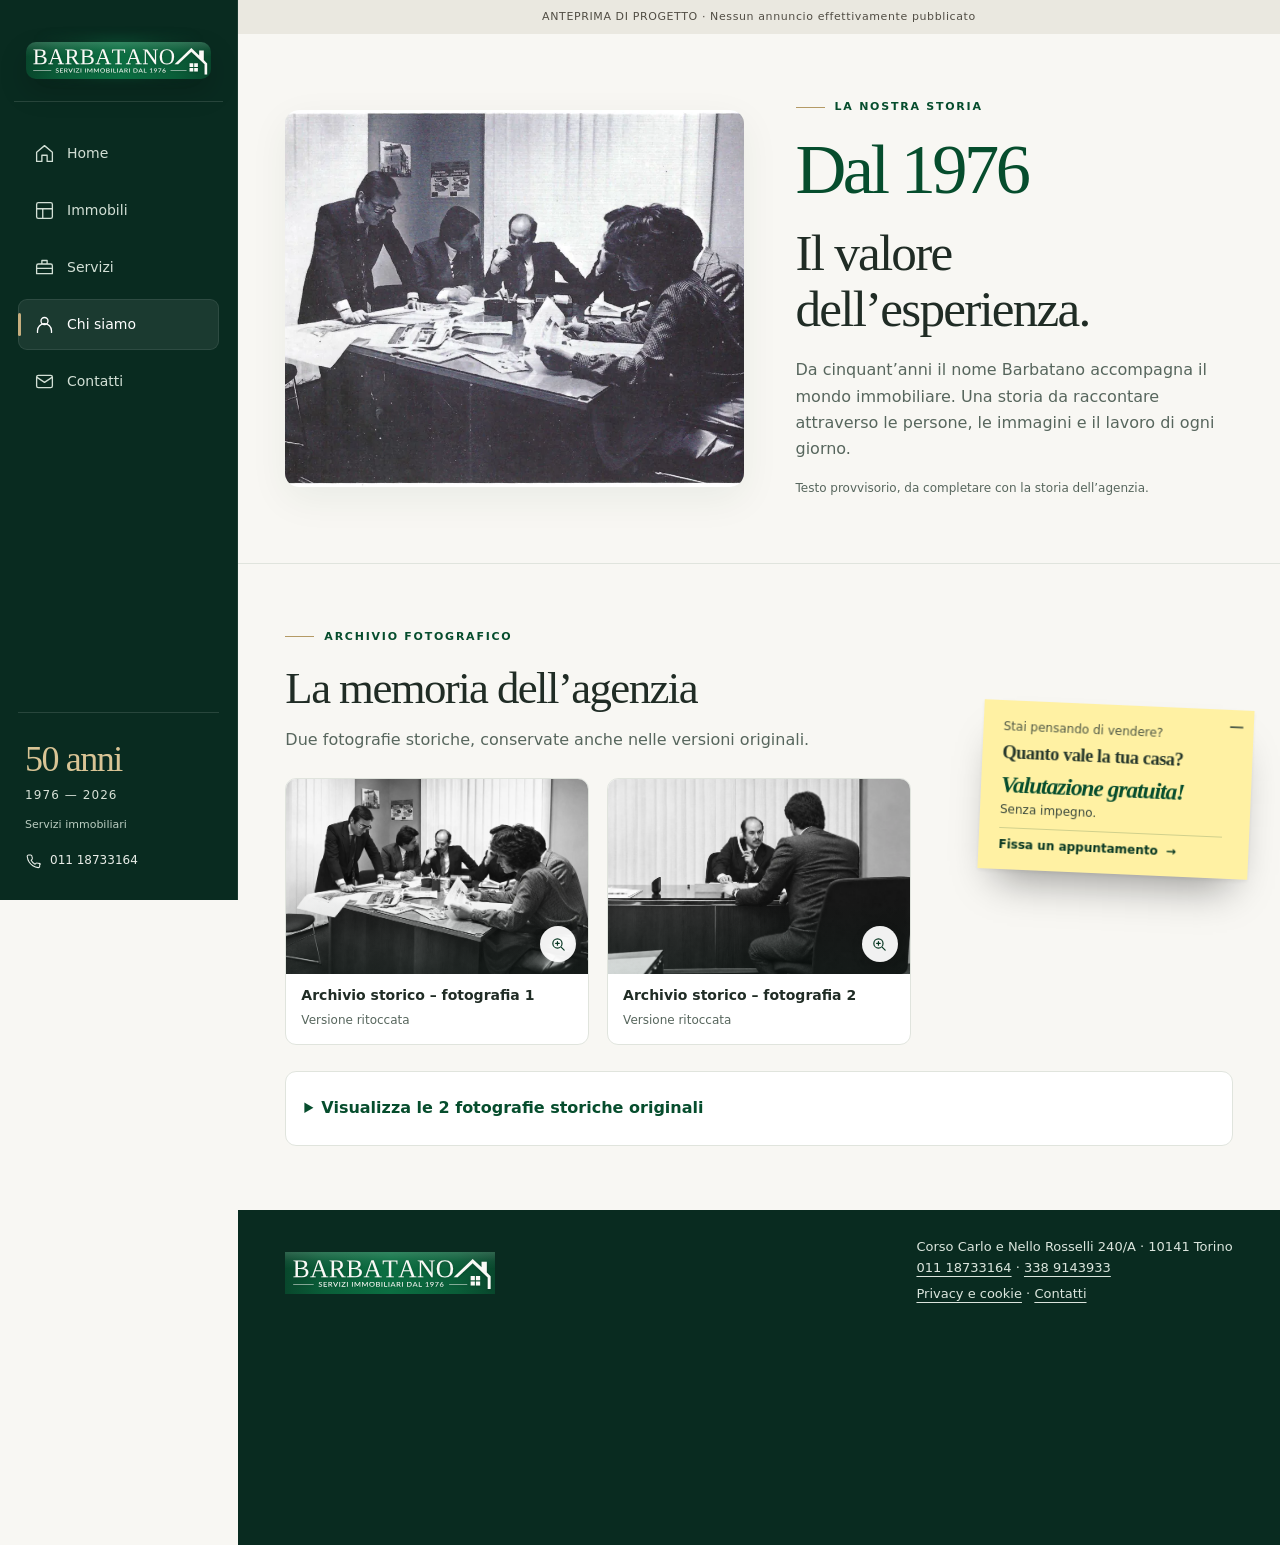
==== commit 16e73262: "Add files via upload" ====
--- a/chi-siamo.html
+++ b/chi-siamo.html
@@ -1,3 +1,3 @@
 <!DOCTYPE html>
 
-<html lang="it"><head><meta charset="utf-8"/><meta content="width=device-width, initial-scale=1" name="viewport"/><meta content="noindex,nofollow" name="robots"/><title>Chi siamo | Dal 1976 | BARBATANO</title><meta content="La storia dell’agenzia Barbatano a Torino dal 1976, con fotografie di archivio." name="description"/><meta content="Chi siamo | Dal 1976 | BARBATANO" property="og:title"/><meta content="La storia dell’agenzia Barbatano a Torino dal 1976, con fotografie di archivio." property="og:description"/><meta content="website" property="og:type"/><meta content="#064d2d" name="theme-color"/><link href="assets/favicon.svg" rel="icon" type="image/svg+xml"/><link href="assets/style.css?v=7" rel="stylesheet"/><script type="application/ld+json">{"@context": "https://schema.org", "@type": "RealEstateAgent", "name": "Barbatano Servizi Immobiliari", "telephone": "+3901118733164", "address": {"@type": "PostalAddress", "streetAddress": "Corso Carlo e Nello Rosselli 240/A", "postalCode": "10141", "addressLocality": "Torino", "addressCountry": "IT"}, "sameAs": ["https://www.immobiliare.it/agenzie-immobiliari/141466/barbatano-torino/"]}</script></head><body data-route="storia"><a class="route-skip" href="#contenuto">Vai al contenuto</a><div class="notice">ANTEPRIMA DI PROGETTO · Nessun annuncio effettivamente pubblicato</div><header class="top"><div class="wrap"><a aria-label="Barbatano, home" class="brand" href="index.html"><img alt="BARBATANO – Servizi immobiliari dal 1976" class="logo" src="assets/logo.svg"/><span aria-hidden="true" class="brand-tagline">Servizi immobiliari dal 1976</span></a><nav aria-label="Navigazione principale" class="nav" id="nav"><a href="index.html"><svg aria-hidden="true" fill="none" stroke="currentColor" stroke-linecap="round" stroke-linejoin="round" viewBox="0 0 24 24"><path d="M3 10.5 12 3l9 7.5V21h-6v-7H9v7H3z"></path></svg>Home</a><a href="immobili.html"><svg aria-hidden="true" fill="none" stroke="currentColor" stroke-linecap="round" stroke-linejoin="round" viewBox="0 0 24 24"><rect height="18" rx="2" width="18" x="3" y="3"></rect><path d="M3 10h18M10 10v11"></path></svg>Immobili</a><a href="servizi.html"><svg aria-hidden="true" fill="none" stroke="currentColor" stroke-linecap="round" stroke-linejoin="round" viewBox="0 0 24 24"><path d="M5 8h14a2 2 0 0 1 2 2v9H3v-9a2 2 0 0 1 2-2zM9 8V4h6v4M3 13h18"></path></svg>Servizi</a><a aria-current="page" href="chi-siamo.html"><svg aria-hidden="true" fill="none" stroke="currentColor" stroke-linecap="round" stroke-linejoin="round" viewBox="0 0 24 24"><circle cx="12" cy="8" r="4"></circle><path d="M4 21v-2a8 8 0 0 1 16 0v2"></path></svg>Chi siamo</a><a class="contact" href="contatti.html"><svg aria-hidden="true" fill="none" stroke="currentColor" stroke-linecap="round" stroke-linejoin="round" viewBox="0 0 24 24"><rect height="14" rx="2" width="18" x="3" y="5"></rect><path d="m3 7 9 6 9-6"></path></svg>Contatti</a></nav><div class="sidebar-note"><strong>50 anni</strong>1976 — 2026<span>Servizi immobiliari</span><a class="sidebar-call" href="tel:+3901118733164"><svg aria-hidden="true" fill="none" height="16" stroke="currentColor" stroke-linecap="round" stroke-linejoin="round" stroke-width="1.6" viewbox="0 0 24 24" width="16"><path d="M22 16.9v3a2 2 0 0 1-2.2 2 18 18 0 0 1-8-2.8 18 18 0 0 1-5.6-5.6 18 18 0 0 1-2.8-8A2 2 0 0 1 5.4 3h3a2 2 0 0 1 2 1.7l.6 3a2 2 0 0 1-.6 2l-1.2 1.2a14 14 0 0 0 5.9 5.9l1.2-1.2a2 2 0 0 1 2-.6l3 .6a2 2 0 0 1 1.7 1.3z"></path></svg>011 18733164</a></div></div></header><main id="contenuto" tabindex="-1"><section class="history section" data-view="storia" id="storia"><div class="wrap history-grid"><div class="history-media"><img alt="Fotografia storica dell’attività, in bianco e nero" height="665" loading="lazy" src="assets/foto-9db0b268ffdd7b.webp" width="950"/></div><div><div class="eyebrow">La nostra storia</div><div class="year">Dal 1976</div><h1>Il valore dell’esperienza.</h1><p>Da cinquant’anni il nome Barbatano accompagna il mondo immobiliare. Una storia da raccontare attraverso le persone, le immagini e il lavoro di ogni giorno.</p><p class="subtle">Testo provvisorio, da completare con la storia dell’agenzia.</p></div></div></section><section class="wrap section gallery-section" data-view="storia"><div class="eyebrow">Archivio fotografico</div><h2>La memoria dell’agenzia</h2><p class="gallery-intro">Due fotografie storiche, conservate anche nelle versioni originali.</p><div class="photo-grid"><button aria-label="Apri Archivio storico – fotografia 1 – Versione ritoccata" class="photo-tile" data-group="storia" data-photo="17" type="button"><span class="photo-media"><img alt="Archivio storico – fotografia 1" decoding="async" height="1009" loading="lazy" src="assets/foto-7becee585e3353.webp" width="1440"/><span aria-hidden="true" class="media-action"><svg aria-hidden="true" fill="none" stroke="currentColor" stroke-linecap="round" stroke-linejoin="round" viewbox="0 0 24 24"><circle cx="10.5" cy="10.5" r="6.5"></circle><path d="m16 16 4 4m-9.5-12v5m-2.5-2.5h5"></path></svg></span></span><span class="photo-caption"><strong>Archivio storico – fotografia 1</strong><small>Versione ritoccata</small></span></button><button aria-label="Apri Archivio storico – fotografia 2 – Versione ritoccata" class="photo-tile" data-group="storia" data-photo="18" type="button"><span class="photo-media"><img alt="Archivio storico – fotografia 2" decoding="async" height="1254" loading="lazy" src="assets/foto-9f149d5888db35.webp" width="1254"/><span aria-hidden="true" class="media-action"><svg aria-hidden="true" fill="none" stroke="currentColor" stroke-linecap="round" stroke-linejoin="round" viewbox="0 0 24 24"><circle cx="10.5" cy="10.5" r="6.5"></circle><path d="m16 16 4 4m-9.5-12v5m-2.5-2.5h5"></path></svg></span></span><span class="photo-caption"><strong>Archivio storico – fotografia 2</strong><small>Versione ritoccata</small></span></button></div><details class="originals"><summary>Visualizza le 2 fotografie storiche originali</summary><div class="photo-grid"><button aria-label="Apri Archivio storico – fotografia 1 – Versione originale" class="photo-tile" data-group="storico-originali" data-photo="19" type="button"><span class="photo-media"><img alt="Archivio storico – fotografia 1" decoding="async" height="1008" loading="lazy" src="assets/foto-ead962bc690f65.webp" width="1440"/><span aria-hidden="true" class="media-action"><svg aria-hidden="true" fill="none" stroke="currentColor" stroke-linecap="round" stroke-linejoin="round" viewbox="0 0 24 24"><circle cx="10.5" cy="10.5" r="6.5"></circle><path d="m16 16 4 4m-9.5-12v5m-2.5-2.5h5"></path></svg></span></span><span class="photo-caption"><strong>Archivio storico – fotografia 1</strong><small>Versione originale</small></span></button><button aria-label="Apri Archivio storico – fotografia 2 – Versione originale" class="photo-tile" data-group="storico-originali" data-photo="20" type="button"><span class="photo-media"><img alt="Archivio storico – fotografia 2" decoding="async" height="1419" loading="lazy" src="assets/foto-7286a3668b5750.webp" width="1355"/><span aria-hidden="true" class="media-action"><svg aria-hidden="true" fill="none" stroke="currentColor" stroke-linecap="round" stroke-linejoin="round" viewbox="0 0 24 24"><circle cx="10.5" cy="10.5" r="6.5"></circle><path d="m16 16 4 4m-9.5-12v5m-2.5-2.5h5"></path></svg></span></span><span class="photo-caption"><strong>Archivio storico – fotografia 2</strong><small>Versione originale</small></span></button></div></details></section></main><footer class="foot"><div class="wrap"><img alt="Barbatano – Servizi immobiliari dal 1976" src="assets/logo.svg"/><div><p>Corso Carlo e Nello Rosselli 240/A · 10141 Torino<br/><a href="tel:+3901118733164">011 18733164</a> · <a href="tel:+393389143933">338 9143933</a></p><p><a href="privacy.html">Privacy e cookie</a> · <a href="contatti.html">Contatti</a></p></div></div></footer><aside aria-label="Valutazione immobiliare gratuita" class="valuation-note"><a class="valuation-note-link" href="contatti.html#valutazione"><span class="valuation-note-kicker">Stai pensando di vendere?</span><span class="valuation-note-title">Quanto vale la tua casa?</span><span class="valuation-note-reveal">Valutazione gratuita!</span><span class="valuation-note-copy">Senza impegno.</span><span class="valuation-note-action">Fissa un appuntamento <span aria-hidden="true" class="arrow">→</span></span></a><button aria-expanded="true" aria-label="Riduci il promemoria" class="valuation-note-toggle" hidden="" type="button">−</button></aside><dialog aria-labelledby="photoTitle" id="photoViewer"><div class="viewer-top"><p id="photoCount"></p><button aria-label="Chiudi galleria" class="close" type="button">×</button></div><img alt="" id="viewerImage"/><div class="viewer-bottom"><button aria-label="Foto precedente" class="viewer-arrow" id="prevPhoto" type="button">←</button><div><h3 id="photoTitle"></h3><p id="photoNote"></p></div><button aria-label="Foto successiva" class="viewer-arrow" id="nextPhoto" type="button">→</button></div></dialog><dialog aria-labelledby="detailTitle" id="detail"><img alt="" id="detailImage"/><div class="body"><button aria-label="Chiudi" class="close" type="button">×</button><span class="tag">Anteprima</span><h2 id="detailTitle"></h2><p>Questa è una dimostrazione della futura scheda immobile. Prezzo, metratura, descrizione, posizione e disponibilità saranno inseriti dall’agenzia.</p><a class="btn" href="contatti.html">Contatta l’agenzia <span aria-hidden="true" class="arrow">→</span></a></div></dialog><script defer="" src="assets/site.js?v=7"></script></body></html>+<html lang="it"><head><meta charset="utf-8"/><meta content="width=device-width, initial-scale=1" name="viewport"/><meta content="noindex,nofollow" name="robots"/><title>Chi siamo | Dal 1976 | BARBATANO</title><meta content="La storia dell’agenzia Barbatano a Torino dal 1976, con fotografie di archivio." name="description"/><meta content="Chi siamo | Dal 1976 | BARBATANO" property="og:title"/><meta content="La storia dell’agenzia Barbatano a Torino dal 1976, con fotografie di archivio." property="og:description"/><meta content="website" property="og:type"/><meta content="#064d2d" name="theme-color"/><link href="assets/favicon.svg" rel="icon" type="image/svg+xml"/><link href="assets/style.css?v=8" rel="stylesheet"/><script type="application/ld+json">{"@context": "https://schema.org", "@type": "RealEstateAgent", "name": "Barbatano Servizi Immobiliari", "telephone": "+3901118733164", "address": {"@type": "PostalAddress", "streetAddress": "Corso Carlo e Nello Rosselli 240/A", "postalCode": "10141", "addressLocality": "Torino", "addressCountry": "IT"}, "sameAs": ["https://www.immobiliare.it/agenzie-immobiliari/141466/barbatano-torino/"]}</script></head><body data-route="storia"><a class="route-skip" href="#contenuto">Vai al contenuto</a><div class="notice">ANTEPRIMA DI PROGETTO · Nessun annuncio effettivamente pubblicato</div><header class="top"><div class="wrap"><a aria-label="Barbatano, home" class="brand" href="index.html"><img alt="BARBATANO – Servizi immobiliari dal 1976" class="logo" src="assets/logo.svg"/><span aria-hidden="true" class="brand-tagline">Servizi immobiliari dal 1976</span></a><nav aria-label="Navigazione principale" class="nav" id="nav"><a href="index.html"><svg aria-hidden="true" fill="none" stroke="currentColor" stroke-linecap="round" stroke-linejoin="round" viewBox="0 0 24 24"><path d="M3 10.5 12 3l9 7.5V21h-6v-7H9v7H3z"></path></svg>Home</a><a href="immobili.html"><svg aria-hidden="true" fill="none" stroke="currentColor" stroke-linecap="round" stroke-linejoin="round" viewBox="0 0 24 24"><rect height="18" rx="2" width="18" x="3" y="3"></rect><path d="M3 10h18M10 10v11"></path></svg>Immobili</a><a href="servizi.html"><svg aria-hidden="true" fill="none" stroke="currentColor" stroke-linecap="round" stroke-linejoin="round" viewBox="0 0 24 24"><path d="M5 8h14a2 2 0 0 1 2 2v9H3v-9a2 2 0 0 1 2-2zM9 8V4h6v4M3 13h18"></path></svg>Servizi</a><a aria-current="page" href="chi-siamo.html"><svg aria-hidden="true" fill="none" stroke="currentColor" stroke-linecap="round" stroke-linejoin="round" viewBox="0 0 24 24"><circle cx="12" cy="8" r="4"></circle><path d="M4 21v-2a8 8 0 0 1 16 0v2"></path></svg>Chi siamo</a><a class="contact" href="contatti.html"><svg aria-hidden="true" fill="none" stroke="currentColor" stroke-linecap="round" stroke-linejoin="round" viewBox="0 0 24 24"><rect height="14" rx="2" width="18" x="3" y="5"></rect><path d="m3 7 9 6 9-6"></path></svg>Contatti</a></nav><div class="sidebar-note"><strong>50 anni</strong>1976 — 2026<span>Servizi immobiliari</span><a class="sidebar-call" href="tel:+3901118733164"><svg aria-hidden="true" fill="none" height="16" stroke="currentColor" stroke-linecap="round" stroke-linejoin="round" stroke-width="1.6" viewbox="0 0 24 24" width="16"><path d="M22 16.9v3a2 2 0 0 1-2.2 2 18 18 0 0 1-8-2.8 18 18 0 0 1-5.6-5.6 18 18 0 0 1-2.8-8A2 2 0 0 1 5.4 3h3a2 2 0 0 1 2 1.7l.6 3a2 2 0 0 1-.6 2l-1.2 1.2a14 14 0 0 0 5.9 5.9l1.2-1.2a2 2 0 0 1 2-.6l3 .6a2 2 0 0 1 1.7 1.3z"></path></svg>011 18733164</a></div></div></header><main id="contenuto" tabindex="-1"><section class="history section" data-view="storia" id="storia"><div class="wrap history-grid"><div class="history-media"><img alt="Fotografia storica dell’attività, in bianco e nero" height="665" loading="lazy" src="assets/foto-9db0b268ffdd7b.webp" width="950"/></div><div><div class="eyebrow">La nostra storia</div><div class="year">Dal 1976</div><h1>Il valore dell’esperienza.</h1><p>Da cinquant’anni il nome Barbatano accompagna il mondo immobiliare. Una storia da raccontare attraverso le persone, le immagini e il lavoro di ogni giorno.</p><p class="subtle">Testo provvisorio, da completare con la storia dell’agenzia.</p></div></div></section><section class="wrap section gallery-section" data-view="storia"><div class="eyebrow">Archivio fotografico</div><h2>La memoria dell’agenzia</h2><p class="gallery-intro">Due fotografie storiche, conservate anche nelle versioni originali.</p><div class="photo-grid"><button aria-label="Apri Archivio storico – fotografia 1 – Versione ritoccata" class="photo-tile" data-group="storia" data-photo="17" type="button"><span class="photo-media"><img alt="Archivio storico – fotografia 1" decoding="async" height="1009" loading="lazy" src="assets/foto-7becee585e3353.webp" width="1440"/><span aria-hidden="true" class="media-action"><svg aria-hidden="true" fill="none" stroke="currentColor" stroke-linecap="round" stroke-linejoin="round" viewbox="0 0 24 24"><circle cx="10.5" cy="10.5" r="6.5"></circle><path d="m16 16 4 4m-9.5-12v5m-2.5-2.5h5"></path></svg></span></span><span class="photo-caption"><strong>Archivio storico – fotografia 1</strong><small>Versione ritoccata</small></span></button><button aria-label="Apri Archivio storico – fotografia 2 – Versione ritoccata" class="photo-tile" data-group="storia" data-photo="18" type="button"><span class="photo-media"><img alt="Archivio storico – fotografia 2" decoding="async" height="1254" loading="lazy" src="assets/foto-9f149d5888db35.webp" width="1254"/><span aria-hidden="true" class="media-action"><svg aria-hidden="true" fill="none" stroke="currentColor" stroke-linecap="round" stroke-linejoin="round" viewbox="0 0 24 24"><circle cx="10.5" cy="10.5" r="6.5"></circle><path d="m16 16 4 4m-9.5-12v5m-2.5-2.5h5"></path></svg></span></span><span class="photo-caption"><strong>Archivio storico – fotografia 2</strong><small>Versione ritoccata</small></span></button></div><details class="originals"><summary>Visualizza le 2 fotografie storiche originali</summary><div class="photo-grid"><button aria-label="Apri Archivio storico – fotografia 1 – Versione originale" class="photo-tile" data-group="storico-originali" data-photo="19" type="button"><span class="photo-media"><img alt="Archivio storico – fotografia 1" decoding="async" height="1008" loading="lazy" src="assets/foto-ead962bc690f65.webp" width="1440"/><span aria-hidden="true" class="media-action"><svg aria-hidden="true" fill="none" stroke="currentColor" stroke-linecap="round" stroke-linejoin="round" viewbox="0 0 24 24"><circle cx="10.5" cy="10.5" r="6.5"></circle><path d="m16 16 4 4m-9.5-12v5m-2.5-2.5h5"></path></svg></span></span><span class="photo-caption"><strong>Archivio storico – fotografia 1</strong><small>Versione originale</small></span></button><button aria-label="Apri Archivio storico – fotografia 2 – Versione originale" class="photo-tile" data-group="storico-originali" data-photo="20" type="button"><span class="photo-media"><img alt="Archivio storico – fotografia 2" decoding="async" height="1419" loading="lazy" src="assets/foto-7286a3668b5750.webp" width="1355"/><span aria-hidden="true" class="media-action"><svg aria-hidden="true" fill="none" stroke="currentColor" stroke-linecap="round" stroke-linejoin="round" viewbox="0 0 24 24"><circle cx="10.5" cy="10.5" r="6.5"></circle><path d="m16 16 4 4m-9.5-12v5m-2.5-2.5h5"></path></svg></span></span><span class="photo-caption"><strong>Archivio storico – fotografia 2</strong><small>Versione originale</small></span></button></div></details></section></main><footer class="foot"><div class="wrap"><img alt="Barbatano – Servizi immobiliari dal 1976" src="assets/logo.svg"/><div><p>Corso Carlo e Nello Rosselli 240/A · 10141 Torino<br/><a href="tel:+3901118733164">011 18733164</a> · <a href="tel:+393389143933">338 9143933</a></p><p><a href="privacy.html">Privacy e cookie</a> · <a href="contatti.html">Contatti</a></p></div></div></footer><aside aria-label="Valutazione immobiliare gratuita" class="valuation-note"><a class="valuation-note-link" href="contatti.html#valutazione"><span class="valuation-note-kicker">Stai pensando di vendere?</span><span class="valuation-note-title">Quanto vale la tua casa?</span><span class="valuation-note-reveal">Valutazione gratuita!</span><span class="valuation-note-copy">Senza impegno.</span><span class="valuation-note-action">Fissa un appuntamento <span aria-hidden="true" class="arrow">→</span></span></a><button aria-expanded="true" aria-label="Riduci il promemoria" class="valuation-note-toggle" hidden="" type="button">−</button></aside><dialog aria-labelledby="photoTitle" id="photoViewer"><div class="viewer-top"><p id="photoCount"></p><button aria-label="Chiudi galleria" class="close" type="button">×</button></div><img alt="" id="viewerImage"/><div class="viewer-bottom"><button aria-label="Foto precedente" class="viewer-arrow" id="prevPhoto" type="button">←</button><div><h3 id="photoTitle"></h3><p id="photoNote"></p></div><button aria-label="Foto successiva" class="viewer-arrow" id="nextPhoto" type="button">→</button></div></dialog><dialog aria-labelledby="detailTitle" id="detail"><img alt="" id="detailImage"/><div class="body"><button aria-label="Chiudi" class="close" type="button">×</button><span class="tag">Anteprima</span><h2 id="detailTitle"></h2><p>Questa è una dimostrazione della futura scheda immobile. Prezzo, metratura, descrizione, posizione e disponibilità saranno inseriti dall’agenzia.</p><a class="btn" href="contatti.html">Contatta l’agenzia <span aria-hidden="true" class="arrow">→</span></a></div></dialog><script defer="" src="assets/site.js?v=8"></script></body></html>
--- a/assets/style.css
+++ b/assets/style.css
@@ -2,7 +2,7 @@
 :root{--green:#064d2d;--deep:#073722;--dark:#092b20;--ivory:#f8f7f3;--gold:#b49a65;--ink:#202c25;--muted:#57665d;--line:#e0e4dd;--white:#fff;--sidebar:238px;--nav-bottom:70px;--gutter:clamp(22px,3.7vw,56px);--ease:cubic-bezier(.2,.75,.25,1);--shadow:0 12px 38px #173b2510}
 *{box-sizing:border-box}html{scroll-behavior:smooth;scroll-padding-top:20px}body{margin:0;padding-left:var(--sidebar);min-height:100vh;display:flex;flex-direction:column;background:var(--ivory);color:var(--ink);font:16px/1.65 system-ui,-apple-system,BlinkMacSystemFont,'Segoe UI',sans-serif;-webkit-font-smoothing:antialiased}main{flex:1;min-width:0}main:focus{outline:none}h1,h2,h3,p{margin-top:0}h1,h2,h3{font-family:Georgia,'Times New Roman',serif;font-weight:400;line-height:1.1;letter-spacing:-.035em}h1{font-size:clamp(44px,5vw,76px);margin-bottom:20px}h2{font-size:clamp(32px,3.5vw,49px);margin-bottom:14px}h3{font-size:clamp(23px,2vw,29px);margin-bottom:10px}a{color:inherit;text-decoration:none}button,input,select{font:inherit}button,a,select,summary{cursor:pointer}button:disabled{cursor:default}button:focus-visible,a:focus-visible,input:focus-visible,select:focus-visible,summary:focus-visible{outline:3px solid var(--gold);outline-offset:4px}img{display:block;max-width:100%;height:auto}[hidden]{display:none!important}.wrap{width:100%;max-width:1320px;margin-inline:auto;padding-inline:var(--gutter)}.section{padding-block:clamp(40px,5vw,76px)}.notice{padding:8px 14px;background:#eae8e0;text-align:center;font-size:11px;letter-spacing:.055em;color:#514d44}.route-skip{position:fixed;top:-100px;left:calc(var(--sidebar) + 12px);z-index:100;padding:10px 18px;background:white;color:var(--deep)}.route-skip:focus{top:10px}
 /* Persistent navigation */
-.top{position:fixed;inset:0 auto 0 0;width:var(--sidebar);z-index:20;background:var(--dark);color:white;overflow-y:auto;border-right:1px solid #ffffff12}.top .wrap{height:100%;min-height:490px;padding:30px 18px 24px;display:flex;flex-direction:column}.brand{display:block;padding:5px 0 26px;border-bottom:1px solid #ffffff20}.logo{width:100%;height:auto}.brand-tagline{display:none}.nav{display:flex;flex-direction:column;gap:6px;margin-top:26px}.nav a{position:relative;display:flex;align-items:center;gap:12px;padding:13px 15px;min-height:50px;border:1px solid transparent;border-radius:9px;color:#d2dfd5;font-size:14px;font-weight:500;transition:background .22s,color .22s,border-color .22s,transform .22s var(--ease)}.nav a svg{width:21px;height:21px;flex:none;stroke-width:1.5;transition:transform .22s var(--ease)}.nav a[aria-current=page]{background:#ffffff13;color:white;border-color:#ffffff16}.nav a[aria-current=page]::before{content:'';position:absolute;left:-1px;top:13px;bottom:13px;width:3px;border-radius:3px;background:#c6ae7e}.sidebar-note{margin-top:auto;border-top:1px solid #ffffff20;padding:25px 7px 0;color:#d7e0d6;font-size:12px;letter-spacing:.09em}.sidebar-note strong{font:400 36px/1.2 Georgia,serif;color:#d9c495;display:block;margin-bottom:5px;letter-spacing:-.04em}.sidebar-note span{display:block;font-size:11px;margin-top:10px;letter-spacing:0;color:#baccc0}.sidebar-call{display:inline-flex;align-items:center;gap:9px;margin-top:17px;color:#e9ede8;font-size:12px;letter-spacing:0;transition:color .2s}.sidebar-call svg{width:16px;height:16px}
+.top{position:fixed;inset:0 auto 0 0;width:var(--sidebar);z-index:20;background:var(--dark);color:white;overflow-y:auto;border-right:1px solid #ffffff12}.top .wrap{height:100%;min-height:490px;padding:30px 18px 24px;display:flex;flex-direction:column}.brand{position:relative;display:block;padding:12px 12px 22px;margin-inline:-4px;border-bottom:1px solid #ffffff20}.brand::before{content:'';position:absolute;inset:5px 0 20px;border-radius:14px;background:radial-gradient(circle at 50% 50%,rgba(15,123,73,.34) 0%,rgba(12,92,55,.18) 42%,rgba(9,43,32,0) 78%);pointer-events:none;filter:blur(4px)}.logo{position:relative;width:100%;height:auto;border-radius:10px;box-shadow:0 12px 28px rgba(0,0,0,.18)}.brand-tagline{display:none}.nav{display:flex;flex-direction:column;gap:6px;margin-top:26px}.nav a{position:relative;display:flex;align-items:center;gap:12px;padding:13px 15px;min-height:50px;border:1px solid transparent;border-radius:9px;color:#d2dfd5;font-size:14px;font-weight:500;transition:background .22s,color .22s,border-color .22s,transform .22s var(--ease)}.nav a svg{width:21px;height:21px;flex:none;stroke-width:1.5;transition:transform .22s var(--ease)}.nav a[aria-current=page]{background:#ffffff13;color:white;border-color:#ffffff16}.nav a[aria-current=page]::before{content:'';position:absolute;left:-1px;top:13px;bottom:13px;width:3px;border-radius:3px;background:#c6ae7e}.sidebar-note{margin-top:auto;border-top:1px solid #ffffff20;padding:25px 7px 0;color:#d7e0d6;font-size:12px;letter-spacing:.09em}.sidebar-note strong{font:400 36px/1.2 Georgia,serif;color:#d9c495;display:block;margin-bottom:5px;letter-spacing:-.04em}.sidebar-note span{display:block;font-size:11px;margin-top:10px;letter-spacing:0;color:#baccc0}.sidebar-call{display:inline-flex;align-items:center;gap:9px;margin-top:17px;color:#e9ede8;font-size:12px;letter-spacing:0;transition:color .2s}.sidebar-call svg{width:16px;height:16px}
 /* Hero */
 .hero{position:relative;isolation:isolate;min-height:clamp(485px,65vh,690px);display:flex;align-items:center;color:white;overflow:hidden;background:var(--dark)}.hero::before{content:'';position:absolute;inset:0;z-index:-2;background:url('hero-9aec0d8684488e.webp') center 54%/cover no-repeat;transition:transform 1.2s var(--ease);transform:scale(1.015)}.hero::after{content:'';position:absolute;inset:0;z-index:-1;background:linear-gradient(90deg,#07271fe8 0%,#092b20a6 46%,#092b2024 100%),linear-gradient(0deg,#092b2040,transparent 50%);pointer-events:none}.hero .wrap{padding-block:70px 125px}.hero h1{max-width:760px;font-size:clamp(48px,5.8vw,89px);line-height:1.02;margin-bottom:25px}.hero p{max-width:500px;color:#f0f3ef;font-size:clamp(16px,1.5vw,18px);margin-bottom:30px}.eyebrow{display:flex;align-items:center;gap:10px;color:var(--green);font-size:11px;letter-spacing:.16em;text-transform:uppercase;font-weight:700;margin-bottom:18px}.eyebrow::before{content:'';width:29px;height:1px;background:var(--gold);flex:none}.hero .eyebrow,.cta .eyebrow{color:#e9ddc2}.hero-actions{display:flex;align-items:center;gap:24px;flex-wrap:wrap}.hero-secondary{font-weight:600;font-size:14px;color:white;display:inline-flex;align-items:center;gap:10px;padding:12px 0;transition:opacity .2s,transform .2s var(--ease)}.btn{display:inline-flex;align-items:center;justify-content:center;gap:12px;min-height:49px;padding:12px 21px;background:var(--green);border:1px solid var(--green);color:white;font-size:14px;font-weight:650;line-height:1.35;border-radius:8px;box-shadow:0 3px 8px #123c2410;transition:background .22s,color .22s,border-color .22s,box-shadow .22s,transform .22s var(--ease);text-align:center}.btn.light{background:var(--ivory);color:var(--deep);border-color:var(--ivory)}.btn.outline{background:transparent;color:var(--green);border-color:#b8c9bd;box-shadow:none}.arrow{display:inline-block;transition:transform .25s var(--ease);flex:none}.btn:active,.link:active,.nav a:active,.hero-secondary:active,.viewer-arrow:active,.close:active{transform:scale(.97)}
 /* Search panel */
@@ -16,7 +16,7 @@
 @keyframes dialog-in{from{opacity:0;transform:translateY(10px) scale(.98)}to{opacity:1;transform:none}}@keyframes photo-in{from{opacity:.48}to{opacity:1}}@keyframes page-in{from{opacity:.72;transform:translateY(5px)}to{opacity:1;transform:none}}@keyframes hero-in{from{opacity:0;transform:translateY(14px)}to{opacity:1;transform:none}}main{animation:page-in .32s var(--ease) both}.hero .eyebrow,.hero h1,.hero p,.hero-actions{animation:hero-in .65s var(--ease) both}.hero h1{animation-delay:.07s}.hero p{animation-delay:.13s}.hero-actions{animation-delay:.19s}
 @media(hover:hover) and (pointer:fine){.nav a:hover{background:#ffffff11;color:white;transform:translateX(2px)}.nav a:hover svg{transform:translateY(-1px)}.sidebar-call:hover,.foot a:hover{color:#e9cc91}.hero:hover::before{transform:scale(1.045)}.btn:hover{background:#0a6039;border-color:#0a6039;box-shadow:0 7px 18px #102b2323;transform:translateY(-2px)}.btn.light:hover{background:#fff;border-color:#fff}.btn.outline:hover{background:#eaf1ea;color:var(--green);border-color:#7f9b86}.btn:hover .arrow,.link:hover .arrow,.hero-secondary:hover .arrow{transform:translateX(4px)}.hero-secondary:hover{opacity:.82}.listing:hover,.photo-tile:hover,.services .grid article:hover{transform:translateY(-4px);border-color:#c8d8c8;box-shadow:0 15px 34px #173b2515}.listing-media:hover img,.listing:hover .listing-media img,.photo-tile:hover img,.history-media:hover img{transform:scale(1.055)}.listing:hover .media-action,.photo-tile:hover .media-action{background:var(--green);color:white;transform:scale(1.06)}.link:hover{color:#16733e}.viewer-arrow:not(:disabled):hover{background:#ffffff20}.close:hover{background:#e4eee5}.originals summary:hover{color:#168047}.btn:active,.nav a:active,.link:active{transform:scale(.97)}}
 @media(min-width:1001px) and (max-width:1300px){.fields{grid-template-columns:repeat(2,minmax(0,1fr))}.fields .btn{grid-column:1/-1}.grid{gap:14px}.listing .body{padding:16px}}
-@media(max-width:1000px){:root{--gutter:clamp(20px,4vw,42px)}html{scroll-padding-top:85px}body{padding-left:0;padding-top:70px;padding-bottom:calc(var(--nav-bottom) + env(safe-area-inset-bottom,0px))}.top{width:100%;height:70px;bottom:auto;overflow:visible;border:0;box-shadow:0 3px 15px #10261d19}.top .wrap{height:70px;min-height:0;padding:8px 20px;align-items:center;justify-content:center}.brand{border:none;padding:0}.logo{width:245px;max-height:54px;object-fit:contain}.sidebar-note{display:none}.nav{position:fixed;bottom:0;left:0;right:0;z-index:20;margin:0;padding:4px 6px calc(4px + env(safe-area-inset-bottom,0px));height:calc(var(--nav-bottom) + env(safe-area-inset-bottom,0px));display:grid;grid-template-columns:repeat(5,minmax(0,1fr));gap:3px;background:var(--dark);border-top:1px solid #ffffff16;box-shadow:0 -5px 24px #07372226}.nav a{flex-direction:column;justify-content:center;gap:4px;padding:6px 0;min-height:44px;font-size:12px;line-height:1.2;text-align:center;white-space:nowrap}.nav a[aria-current=page]::before{left:calc(50% - 12px);right:auto;top:0;bottom:auto;height:2px;width:24px}.nav a svg{width:21px;height:21px}.route-skip{left:8px}.hero{min-height:470px}.hero .wrap{padding-block:55px 105px}.fields{grid-template-columns:repeat(2,minmax(0,1fr))}.fields .btn{grid-column:1/-1}.notice{font-size:10px}.grid{gap:14px}}
+@media(max-width:1000px){:root{--gutter:clamp(20px,4vw,42px)}html{scroll-padding-top:85px}body{padding-left:0;padding-top:70px;padding-bottom:calc(var(--nav-bottom) + env(safe-area-inset-bottom,0px))}.top{width:100%;height:70px;bottom:auto;overflow:visible;border:0;box-shadow:0 3px 15px #10261d19}.top .wrap{height:70px;min-height:0;padding:8px 20px;align-items:center;justify-content:center}.brand{border:none;padding:0 8px}.brand::before{inset:-4px -6px -2px;border-radius:12px;filter:blur(3px);background:radial-gradient(circle at 50% 45%,rgba(18,129,78,.3) 0%,rgba(9,43,32,0) 72%)}.logo{width:245px;max-height:54px;object-fit:contain;border-radius:8px;box-shadow:0 8px 18px rgba(0,0,0,.15)}.sidebar-note{display:none}.nav{position:fixed;bottom:0;left:0;right:0;z-index:20;margin:0;padding:4px 6px calc(4px + env(safe-area-inset-bottom,0px));height:calc(var(--nav-bottom) + env(safe-area-inset-bottom,0px));display:grid;grid-template-columns:repeat(5,minmax(0,1fr));gap:3px;background:var(--dark);border-top:1px solid #ffffff16;box-shadow:0 -5px 24px #07372226}.nav a{flex-direction:column;justify-content:center;gap:4px;padding:6px 0;min-height:44px;font-size:12px;line-height:1.2;text-align:center;white-space:nowrap}.nav a[aria-current=page]::before{left:calc(50% - 12px);right:auto;top:0;bottom:auto;height:2px;width:24px}.nav a svg{width:21px;height:21px}.route-skip{left:8px}.hero{min-height:470px}.hero .wrap{padding-block:55px 105px}.fields{grid-template-columns:repeat(2,minmax(0,1fr))}.fields .btn{grid-column:1/-1}.notice{font-size:10px}.grid{gap:14px}}
 @media(max-width:680px){.hero{min-height:430px}.hero::before{background-position:62% center}.hero::after{background:linear-gradient(90deg,#092b20e8,#092b2066),linear-gradient(0deg,#092b2044,transparent 60%)}.hero .wrap{padding-block:40px 70px}.hero h1{font-size:clamp(44px,10vw,60px)}.hero-actions{gap:9px 19px}.hero p{margin-bottom:20px}.search{margin-top:-28px}.searchbox{padding:18px 14px;border-radius:12px}.fields{gap:10px}.field input,.field select{padding-inline:9px}.grid,.history-grid{grid-template-columns:1fr;gap:20px}.head,.home-next .inner,.cta .wrap,.service-call{align-items:flex-start;flex-direction:column;gap:13px}.section{padding-block:38px}.foot .wrap{align-items:flex-start;flex-direction:column;gap:12px}.home-next{padding-bottom:32px}.nav a{font-size:11px}.photo-grid{grid-template-columns:repeat(2,minmax(0,1fr));gap:10px}.photo-tile .photo-caption{padding:10px}.photo-tile strong{font-size:13px}.photo-tile small{font-size:11px}.photo-media .media-action{width:30px;height:30px;bottom:8px;right:8px}.viewer-bottom{padding:10px;gap:8px}.viewer-bottom h3{font-size:18px}.originals{padding:12px}.history-media{aspect-ratio:1.45}.services .grid{margin-top:20px}.pageintro{padding-top:29px}.service-call{padding:20px}.cta .wrap{gap:20px}}
 @media(max-width:370px){.nav a{font-size:10px}.photo-grid,.fields{grid-template-columns:1fr}.hero h1{font-size:40px}}
 @media(prefers-reduced-motion:reduce){*,*::before,*::after{animation:none!important;transition:none!important;scroll-behavior:auto!important}.listing:hover,.photo-tile:hover,.btn:hover,.nav a:hover,.hero:hover::before,.listing:hover img,.photo-tile:hover img,.history-media:hover img{transform:none!important}}
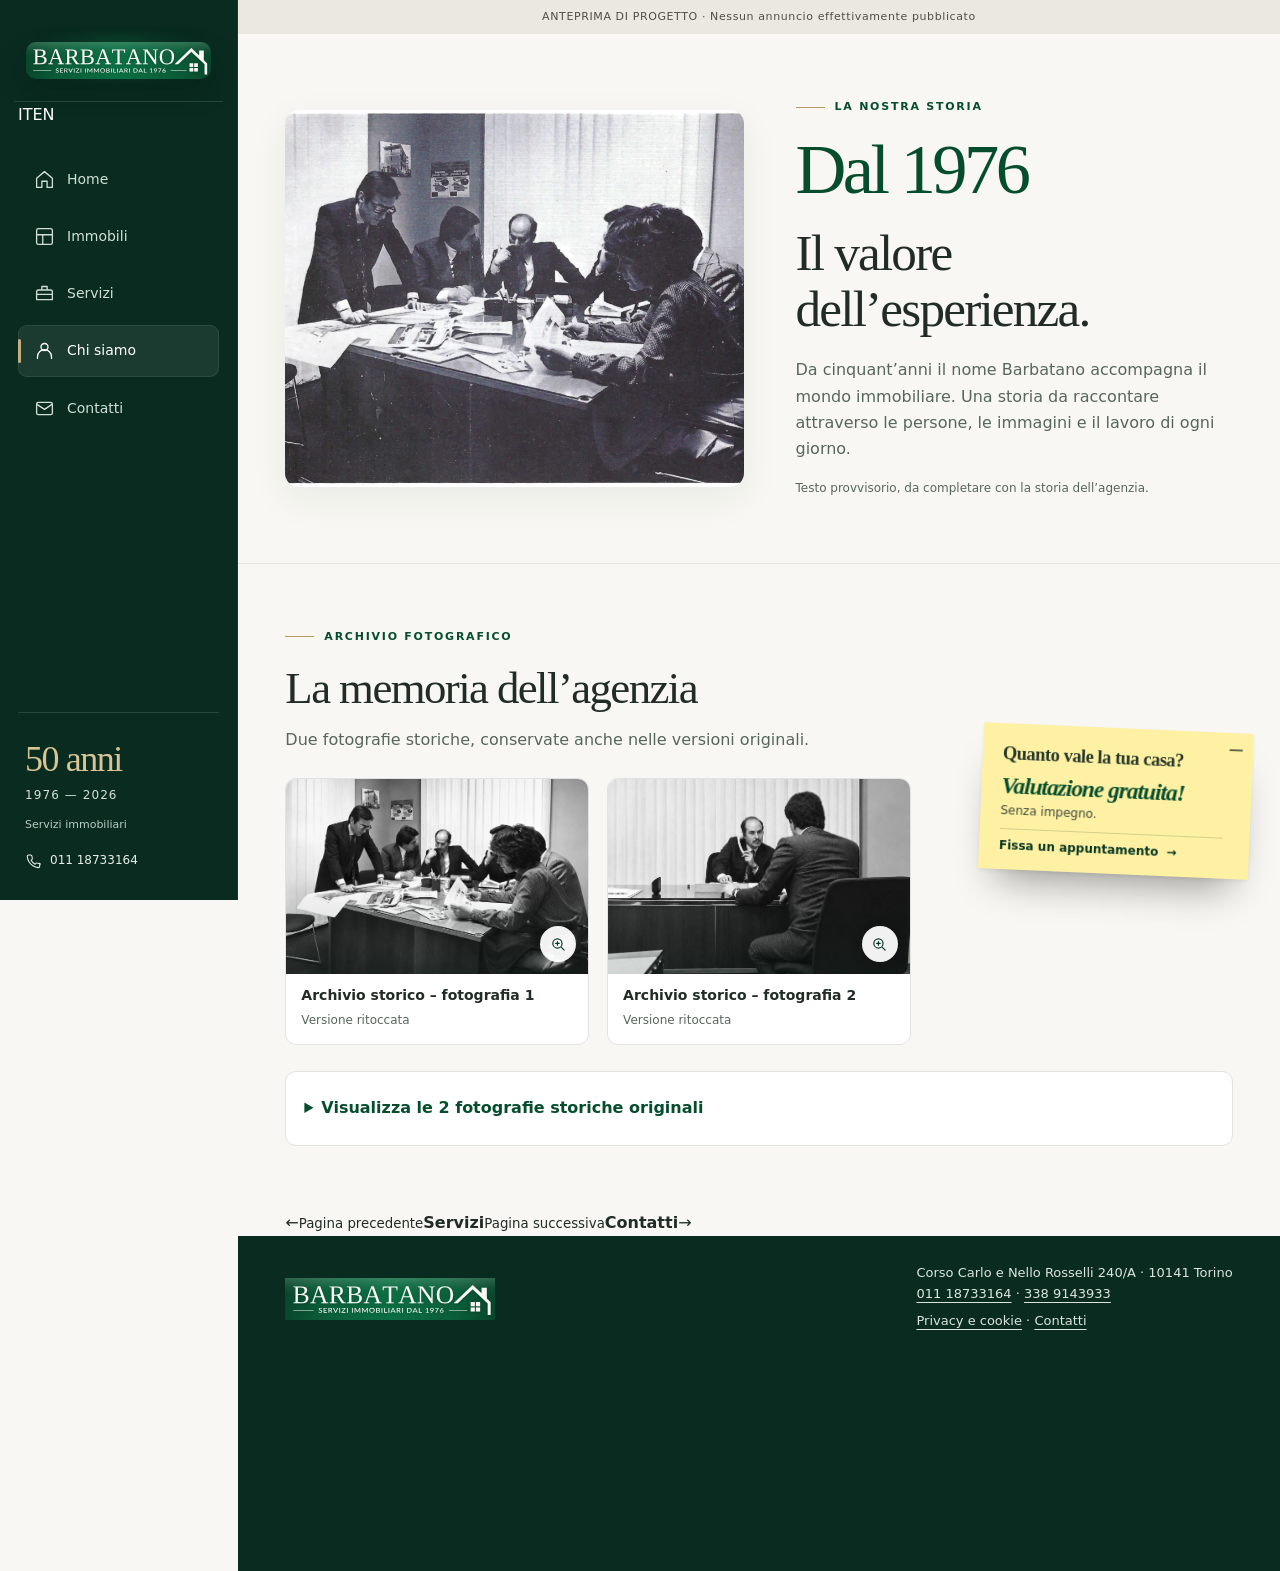
==== commit 6c5386e4: "Add files via upload" ====
--- a/chi-siamo.html
+++ b/chi-siamo.html
@@ -1,3 +1,3 @@
 <!DOCTYPE html>
 
-<html lang="it"><head><meta charset="utf-8"/><meta content="width=device-width, initial-scale=1" name="viewport"/><meta content="noindex,nofollow" name="robots"/><title>Chi siamo | Dal 1976 | BARBATANO</title><meta content="La storia dell’agenzia Barbatano a Torino dal 1976, con fotografie di archivio." name="description"/><meta content="Chi siamo | Dal 1976 | BARBATANO" property="og:title"/><meta content="La storia dell’agenzia Barbatano a Torino dal 1976, con fotografie di archivio." property="og:description"/><meta content="website" property="og:type"/><meta content="#064d2d" name="theme-color"/><link href="assets/favicon.svg" rel="icon" type="image/svg+xml"/><link href="assets/style.css?v=8" rel="stylesheet"/><script type="application/ld+json">{"@context": "https://schema.org", "@type": "RealEstateAgent", "name": "Barbatano Servizi Immobiliari", "telephone": "+3901118733164", "address": {"@type": "PostalAddress", "streetAddress": "Corso Carlo e Nello Rosselli 240/A", "postalCode": "10141", "addressLocality": "Torino", "addressCountry": "IT"}, "sameAs": ["https://www.immobiliare.it/agenzie-immobiliari/141466/barbatano-torino/"]}</script></head><body data-route="storia"><a class="route-skip" href="#contenuto">Vai al contenuto</a><div class="notice">ANTEPRIMA DI PROGETTO · Nessun annuncio effettivamente pubblicato</div><header class="top"><div class="wrap"><a aria-label="Barbatano, home" class="brand" href="index.html"><img alt="BARBATANO – Servizi immobiliari dal 1976" class="logo" src="assets/logo.svg"/><span aria-hidden="true" class="brand-tagline">Servizi immobiliari dal 1976</span></a><nav aria-label="Navigazione principale" class="nav" id="nav"><a href="index.html"><svg aria-hidden="true" fill="none" stroke="currentColor" stroke-linecap="round" stroke-linejoin="round" viewBox="0 0 24 24"><path d="M3 10.5 12 3l9 7.5V21h-6v-7H9v7H3z"></path></svg>Home</a><a href="immobili.html"><svg aria-hidden="true" fill="none" stroke="currentColor" stroke-linecap="round" stroke-linejoin="round" viewBox="0 0 24 24"><rect height="18" rx="2" width="18" x="3" y="3"></rect><path d="M3 10h18M10 10v11"></path></svg>Immobili</a><a href="servizi.html"><svg aria-hidden="true" fill="none" stroke="currentColor" stroke-linecap="round" stroke-linejoin="round" viewBox="0 0 24 24"><path d="M5 8h14a2 2 0 0 1 2 2v9H3v-9a2 2 0 0 1 2-2zM9 8V4h6v4M3 13h18"></path></svg>Servizi</a><a aria-current="page" href="chi-siamo.html"><svg aria-hidden="true" fill="none" stroke="currentColor" stroke-linecap="round" stroke-linejoin="round" viewBox="0 0 24 24"><circle cx="12" cy="8" r="4"></circle><path d="M4 21v-2a8 8 0 0 1 16 0v2"></path></svg>Chi siamo</a><a class="contact" href="contatti.html"><svg aria-hidden="true" fill="none" stroke="currentColor" stroke-linecap="round" stroke-linejoin="round" viewBox="0 0 24 24"><rect height="14" rx="2" width="18" x="3" y="5"></rect><path d="m3 7 9 6 9-6"></path></svg>Contatti</a></nav><div class="sidebar-note"><strong>50 anni</strong>1976 — 2026<span>Servizi immobiliari</span><a class="sidebar-call" href="tel:+3901118733164"><svg aria-hidden="true" fill="none" height="16" stroke="currentColor" stroke-linecap="round" stroke-linejoin="round" stroke-width="1.6" viewbox="0 0 24 24" width="16"><path d="M22 16.9v3a2 2 0 0 1-2.2 2 18 18 0 0 1-8-2.8 18 18 0 0 1-5.6-5.6 18 18 0 0 1-2.8-8A2 2 0 0 1 5.4 3h3a2 2 0 0 1 2 1.7l.6 3a2 2 0 0 1-.6 2l-1.2 1.2a14 14 0 0 0 5.9 5.9l1.2-1.2a2 2 0 0 1 2-.6l3 .6a2 2 0 0 1 1.7 1.3z"></path></svg>011 18733164</a></div></div></header><main id="contenuto" tabindex="-1"><section class="history section" data-view="storia" id="storia"><div class="wrap history-grid"><div class="history-media"><img alt="Fotografia storica dell’attività, in bianco e nero" height="665" loading="lazy" src="assets/foto-9db0b268ffdd7b.webp" width="950"/></div><div><div class="eyebrow">La nostra storia</div><div class="year">Dal 1976</div><h1>Il valore dell’esperienza.</h1><p>Da cinquant’anni il nome Barbatano accompagna il mondo immobiliare. Una storia da raccontare attraverso le persone, le immagini e il lavoro di ogni giorno.</p><p class="subtle">Testo provvisorio, da completare con la storia dell’agenzia.</p></div></div></section><section class="wrap section gallery-section" data-view="storia"><div class="eyebrow">Archivio fotografico</div><h2>La memoria dell’agenzia</h2><p class="gallery-intro">Due fotografie storiche, conservate anche nelle versioni originali.</p><div class="photo-grid"><button aria-label="Apri Archivio storico – fotografia 1 – Versione ritoccata" class="photo-tile" data-group="storia" data-photo="17" type="button"><span class="photo-media"><img alt="Archivio storico – fotografia 1" decoding="async" height="1009" loading="lazy" src="assets/foto-7becee585e3353.webp" width="1440"/><span aria-hidden="true" class="media-action"><svg aria-hidden="true" fill="none" stroke="currentColor" stroke-linecap="round" stroke-linejoin="round" viewbox="0 0 24 24"><circle cx="10.5" cy="10.5" r="6.5"></circle><path d="m16 16 4 4m-9.5-12v5m-2.5-2.5h5"></path></svg></span></span><span class="photo-caption"><strong>Archivio storico – fotografia 1</strong><small>Versione ritoccata</small></span></button><button aria-label="Apri Archivio storico – fotografia 2 – Versione ritoccata" class="photo-tile" data-group="storia" data-photo="18" type="button"><span class="photo-media"><img alt="Archivio storico – fotografia 2" decoding="async" height="1254" loading="lazy" src="assets/foto-9f149d5888db35.webp" width="1254"/><span aria-hidden="true" class="media-action"><svg aria-hidden="true" fill="none" stroke="currentColor" stroke-linecap="round" stroke-linejoin="round" viewbox="0 0 24 24"><circle cx="10.5" cy="10.5" r="6.5"></circle><path d="m16 16 4 4m-9.5-12v5m-2.5-2.5h5"></path></svg></span></span><span class="photo-caption"><strong>Archivio storico – fotografia 2</strong><small>Versione ritoccata</small></span></button></div><details class="originals"><summary>Visualizza le 2 fotografie storiche originali</summary><div class="photo-grid"><button aria-label="Apri Archivio storico – fotografia 1 – Versione originale" class="photo-tile" data-group="storico-originali" data-photo="19" type="button"><span class="photo-media"><img alt="Archivio storico – fotografia 1" decoding="async" height="1008" loading="lazy" src="assets/foto-ead962bc690f65.webp" width="1440"/><span aria-hidden="true" class="media-action"><svg aria-hidden="true" fill="none" stroke="currentColor" stroke-linecap="round" stroke-linejoin="round" viewbox="0 0 24 24"><circle cx="10.5" cy="10.5" r="6.5"></circle><path d="m16 16 4 4m-9.5-12v5m-2.5-2.5h5"></path></svg></span></span><span class="photo-caption"><strong>Archivio storico – fotografia 1</strong><small>Versione originale</small></span></button><button aria-label="Apri Archivio storico – fotografia 2 – Versione originale" class="photo-tile" data-group="storico-originali" data-photo="20" type="button"><span class="photo-media"><img alt="Archivio storico – fotografia 2" decoding="async" height="1419" loading="lazy" src="assets/foto-7286a3668b5750.webp" width="1355"/><span aria-hidden="true" class="media-action"><svg aria-hidden="true" fill="none" stroke="currentColor" stroke-linecap="round" stroke-linejoin="round" viewbox="0 0 24 24"><circle cx="10.5" cy="10.5" r="6.5"></circle><path d="m16 16 4 4m-9.5-12v5m-2.5-2.5h5"></path></svg></span></span><span class="photo-caption"><strong>Archivio storico – fotografia 2</strong><small>Versione originale</small></span></button></div></details></section></main><footer class="foot"><div class="wrap"><img alt="Barbatano – Servizi immobiliari dal 1976" src="assets/logo.svg"/><div><p>Corso Carlo e Nello Rosselli 240/A · 10141 Torino<br/><a href="tel:+3901118733164">011 18733164</a> · <a href="tel:+393389143933">338 9143933</a></p><p><a href="privacy.html">Privacy e cookie</a> · <a href="contatti.html">Contatti</a></p></div></div></footer><aside aria-label="Valutazione immobiliare gratuita" class="valuation-note"><a class="valuation-note-link" href="contatti.html#valutazione"><span class="valuation-note-kicker">Stai pensando di vendere?</span><span class="valuation-note-title">Quanto vale la tua casa?</span><span class="valuation-note-reveal">Valutazione gratuita!</span><span class="valuation-note-copy">Senza impegno.</span><span class="valuation-note-action">Fissa un appuntamento <span aria-hidden="true" class="arrow">→</span></span></a><button aria-expanded="true" aria-label="Riduci il promemoria" class="valuation-note-toggle" hidden="" type="button">−</button></aside><dialog aria-labelledby="photoTitle" id="photoViewer"><div class="viewer-top"><p id="photoCount"></p><button aria-label="Chiudi galleria" class="close" type="button">×</button></div><img alt="" id="viewerImage"/><div class="viewer-bottom"><button aria-label="Foto precedente" class="viewer-arrow" id="prevPhoto" type="button">←</button><div><h3 id="photoTitle"></h3><p id="photoNote"></p></div><button aria-label="Foto successiva" class="viewer-arrow" id="nextPhoto" type="button">→</button></div></dialog><dialog aria-labelledby="detailTitle" id="detail"><img alt="" id="detailImage"/><div class="body"><button aria-label="Chiudi" class="close" type="button">×</button><span class="tag">Anteprima</span><h2 id="detailTitle"></h2><p>Questa è una dimostrazione della futura scheda immobile. Prezzo, metratura, descrizione, posizione e disponibilità saranno inseriti dall’agenzia.</p><a class="btn" href="contatti.html">Contatta l’agenzia <span aria-hidden="true" class="arrow">→</span></a></div></dialog><script defer="" src="assets/site.js?v=8"></script></body></html>+<html lang="it"><head><meta charset="utf-8"/><meta content="width=device-width, initial-scale=1" name="viewport"/><meta content="noindex,nofollow" name="robots"/><title>Chi siamo | Dal 1976 | BARBATANO</title><meta content="La storia dell’agenzia Barbatano a Torino dal 1976, con fotografie di archivio." name="description"/><meta content="Chi siamo | Dal 1976 | BARBATANO" property="og:title"/><meta content="La storia dell’agenzia Barbatano a Torino dal 1976, con fotografie di archivio." property="og:description"/><meta content="website" property="og:type"/><meta content="#064d2d" name="theme-color"/><link href="assets/favicon.svg" rel="icon" type="image/svg+xml"/><link href="assets/style.css?v=12" rel="stylesheet"/><script type="application/ld+json">{"@context": "https://schema.org", "@type": "RealEstateAgent", "name": "Barbatano Servizi Immobiliari", "telephone": "+3901118733164", "address": {"@type": "PostalAddress", "streetAddress": "Corso Carlo e Nello Rosselli 240/A", "postalCode": "10141", "addressLocality": "Torino", "addressCountry": "IT"}, "sameAs": ["https://www.immobiliare.it/agenzie-immobiliari/141466/barbatano-torino/"]}</script></head><body data-route="storia"><a class="route-skip" href="#contenuto">Vai al contenuto</a><div class="notice">ANTEPRIMA DI PROGETTO · Nessun annuncio effettivamente pubblicato</div><header class="top"><div class="wrap"><a aria-label="Barbatano, home" class="brand" href="index.html"><img alt="BARBATANO – Servizi immobiliari dal 1976" class="logo" src="assets/logo.svg?v=9"/><span aria-hidden="true" class="brand-tagline">Servizi immobiliari dal 1976</span></a><div aria-label="Lingua" class="language-switch"><a aria-current="true" aria-label="Italiano" href="chi-siamo.html" hreflang="it" lang="it">IT</a><a aria-label="English" href="en/chi-siamo.html" hreflang="en" lang="en">EN</a></div><nav aria-label="Navigazione principale" class="nav" id="nav"><a href="index.html"><svg aria-hidden="true" fill="none" stroke="currentColor" stroke-linecap="round" stroke-linejoin="round" viewbox="0 0 24 24"><path d="M3 10.5 12 3l9 7.5V21h-6v-7H9v7H3z"></path></svg>Home</a><a href="immobili.html"><svg aria-hidden="true" fill="none" stroke="currentColor" stroke-linecap="round" stroke-linejoin="round" viewbox="0 0 24 24"><rect height="18" rx="2" width="18" x="3" y="3"></rect><path d="M3 10h18M10 10v11"></path></svg>Immobili</a><a href="servizi.html"><svg aria-hidden="true" fill="none" stroke="currentColor" stroke-linecap="round" stroke-linejoin="round" viewbox="0 0 24 24"><path d="M5 8h14a2 2 0 0 1 2 2v9H3v-9a2 2 0 0 1 2-2zM9 8V4h6v4M3 13h18"></path></svg>Servizi</a><a aria-current="page" href="chi-siamo.html"><svg aria-hidden="true" fill="none" stroke="currentColor" stroke-linecap="round" stroke-linejoin="round" viewbox="0 0 24 24"><circle cx="12" cy="8" r="4"></circle><path d="M4 21v-2a8 8 0 0 1 16 0v2"></path></svg>Chi siamo</a><a class="contact" href="contatti.html"><svg aria-hidden="true" fill="none" stroke="currentColor" stroke-linecap="round" stroke-linejoin="round" viewbox="0 0 24 24"><rect height="14" rx="2" width="18" x="3" y="5"></rect><path d="m3 7 9 6 9-6"></path></svg>Contatti</a></nav><div class="sidebar-note"><strong>50 anni</strong>1976 — 2026<span>Servizi immobiliari</span><a class="sidebar-call" href="tel:+3901118733164"><svg aria-hidden="true" fill="none" height="16" stroke="currentColor" stroke-linecap="round" stroke-linejoin="round" stroke-width="1.6" viewbox="0 0 24 24" width="16"><path d="M22 16.9v3a2 2 0 0 1-2.2 2 18 18 0 0 1-8-2.8 18 18 0 0 1-5.6-5.6 18 18 0 0 1-2.8-8A2 2 0 0 1 5.4 3h3a2 2 0 0 1 2 1.7l.6 3a2 2 0 0 1-.6 2l-1.2 1.2a14 14 0 0 0 5.9 5.9l1.2-1.2a2 2 0 0 1 2-.6l3 .6a2 2 0 0 1 1.7 1.3z"></path></svg>011 18733164</a></div></div></header><main id="contenuto" tabindex="-1"><section class="history section" data-view="storia" id="storia"><div class="wrap history-grid"><div class="history-media"><img alt="Fotografia storica dell’attività, in bianco e nero" height="665" loading="lazy" src="assets/foto-9db0b268ffdd7b.webp" width="950"/></div><div><div class="eyebrow">La nostra storia</div><div class="year">Dal 1976</div><h1>Il valore dell’esperienza.</h1><p>Da cinquant’anni il nome Barbatano accompagna il mondo immobiliare. Una storia da raccontare attraverso le persone, le immagini e il lavoro di ogni giorno.</p><p class="subtle">Testo provvisorio, da completare con la storia dell’agenzia.</p></div></div></section><section class="wrap section gallery-section" data-view="storia"><div class="eyebrow">Archivio fotografico</div><h2>La memoria dell’agenzia</h2><p class="gallery-intro">Due fotografie storiche, conservate anche nelle versioni originali.</p><div class="photo-grid"><button aria-label="Apri Archivio storico – fotografia 1 – Versione ritoccata" class="photo-tile" data-group="storia" data-photo="17" type="button"><span class="photo-media"><img alt="Archivio storico – fotografia 1" decoding="async" height="1009" loading="lazy" src="assets/foto-7becee585e3353.webp" width="1440"/><span aria-hidden="true" class="media-action"><svg aria-hidden="true" fill="none" stroke="currentColor" stroke-linecap="round" stroke-linejoin="round" viewbox="0 0 24 24"><circle cx="10.5" cy="10.5" r="6.5"></circle><path d="m16 16 4 4m-9.5-12v5m-2.5-2.5h5"></path></svg></span></span><span class="photo-caption"><strong>Archivio storico – fotografia 1</strong><small>Versione ritoccata</small></span></button><button aria-label="Apri Archivio storico – fotografia 2 – Versione ritoccata" class="photo-tile" data-group="storia" data-photo="18" type="button"><span class="photo-media"><img alt="Archivio storico – fotografia 2" decoding="async" height="1254" loading="lazy" src="assets/foto-9f149d5888db35.webp" width="1254"/><span aria-hidden="true" class="media-action"><svg aria-hidden="true" fill="none" stroke="currentColor" stroke-linecap="round" stroke-linejoin="round" viewbox="0 0 24 24"><circle cx="10.5" cy="10.5" r="6.5"></circle><path d="m16 16 4 4m-9.5-12v5m-2.5-2.5h5"></path></svg></span></span><span class="photo-caption"><strong>Archivio storico – fotografia 2</strong><small>Versione ritoccata</small></span></button></div><details class="originals"><summary>Visualizza le 2 fotografie storiche originali</summary><div class="photo-grid"><button aria-label="Apri Archivio storico – fotografia 1 – Versione originale" class="photo-tile" data-group="storico-originali" data-photo="19" type="button"><span class="photo-media"><img alt="Archivio storico – fotografia 1" decoding="async" height="1008" loading="lazy" src="assets/foto-ead962bc690f65.webp" width="1440"/><span aria-hidden="true" class="media-action"><svg aria-hidden="true" fill="none" stroke="currentColor" stroke-linecap="round" stroke-linejoin="round" viewbox="0 0 24 24"><circle cx="10.5" cy="10.5" r="6.5"></circle><path d="m16 16 4 4m-9.5-12v5m-2.5-2.5h5"></path></svg></span></span><span class="photo-caption"><strong>Archivio storico – fotografia 1</strong><small>Versione originale</small></span></button><button aria-label="Apri Archivio storico – fotografia 2 – Versione originale" class="photo-tile" data-group="storico-originali" data-photo="20" type="button"><span class="photo-media"><img alt="Archivio storico – fotografia 2" decoding="async" height="1419" loading="lazy" src="assets/foto-7286a3668b5750.webp" width="1355"/><span aria-hidden="true" class="media-action"><svg aria-hidden="true" fill="none" stroke="currentColor" stroke-linecap="round" stroke-linejoin="round" viewbox="0 0 24 24"><circle cx="10.5" cy="10.5" r="6.5"></circle><path d="m16 16 4 4m-9.5-12v5m-2.5-2.5h5"></path></svg></span></span><span class="photo-caption"><strong>Archivio storico – fotografia 2</strong><small>Versione originale</small></span></button></div></details></section><nav aria-label="Pagine adiacenti" class="page-steps wrap"><a class="page-step page-step-prev" href="servizi.html"><span aria-hidden="true" class="step-arrow">←</span><span><small>Pagina precedente</small><strong>Servizi</strong></span></a><a class="page-step page-step-next" href="contatti.html"><span><small>Pagina successiva</small><strong>Contatti</strong></span><span aria-hidden="true" class="step-arrow">→</span></a></nav></main><footer class="foot"><div class="wrap"><img alt="Barbatano – Servizi immobiliari dal 1976" src="assets/logo.svg?v=9"/><div><p>Corso Carlo e Nello Rosselli 240/A · 10141 Torino<br/><a href="tel:+3901118733164">011 18733164</a> · <a href="tel:+393389143933">338 9143933</a></p><p><a href="privacy.html">Privacy e cookie</a> · <a href="contatti.html">Contatti</a></p></div></div></footer><aside aria-label="Valutazione immobiliare gratuita" class="valuation-note"><a class="valuation-note-link" href="contatti.html#valutazione"><span class="valuation-note-title">Quanto vale la tua casa?</span><span class="valuation-note-reveal">Valutazione gratuita!</span><span class="valuation-note-copy">Senza impegno.</span><span class="valuation-note-action">Fissa un appuntamento <span aria-hidden="true" class="arrow">→</span></span></a><button aria-expanded="true" aria-label="Riduci il promemoria" class="valuation-note-toggle" hidden="" type="button">−</button></aside><dialog aria-labelledby="photoTitle" id="photoViewer"><div class="viewer-top"><p id="photoCount"></p><button aria-label="Chiudi galleria" class="close" type="button">×</button></div><img alt="" id="viewerImage"/><div class="viewer-bottom"><button aria-label="Foto precedente" class="viewer-arrow" id="prevPhoto" type="button">←</button><div><h3 id="photoTitle"></h3><p id="photoNote"></p></div><button aria-label="Foto successiva" class="viewer-arrow" id="nextPhoto" type="button">→</button></div></dialog><dialog aria-labelledby="detailTitle" id="detail"><img alt="" id="detailImage"/><div class="body"><button aria-label="Chiudi" class="close" type="button">×</button><span class="tag">Anteprima</span><h2 id="detailTitle"></h2><p>Questa è una dimostrazione della futura scheda immobile. Prezzo, metratura, descrizione, posizione e disponibilità saranno inseriti dall’agenzia.</p><a class="btn" href="contatti.html">Contatta l’agenzia <span aria-hidden="true" class="arrow">→</span></a></div></dialog><script defer="" src="assets/site.js?v=12"></script></body></html>
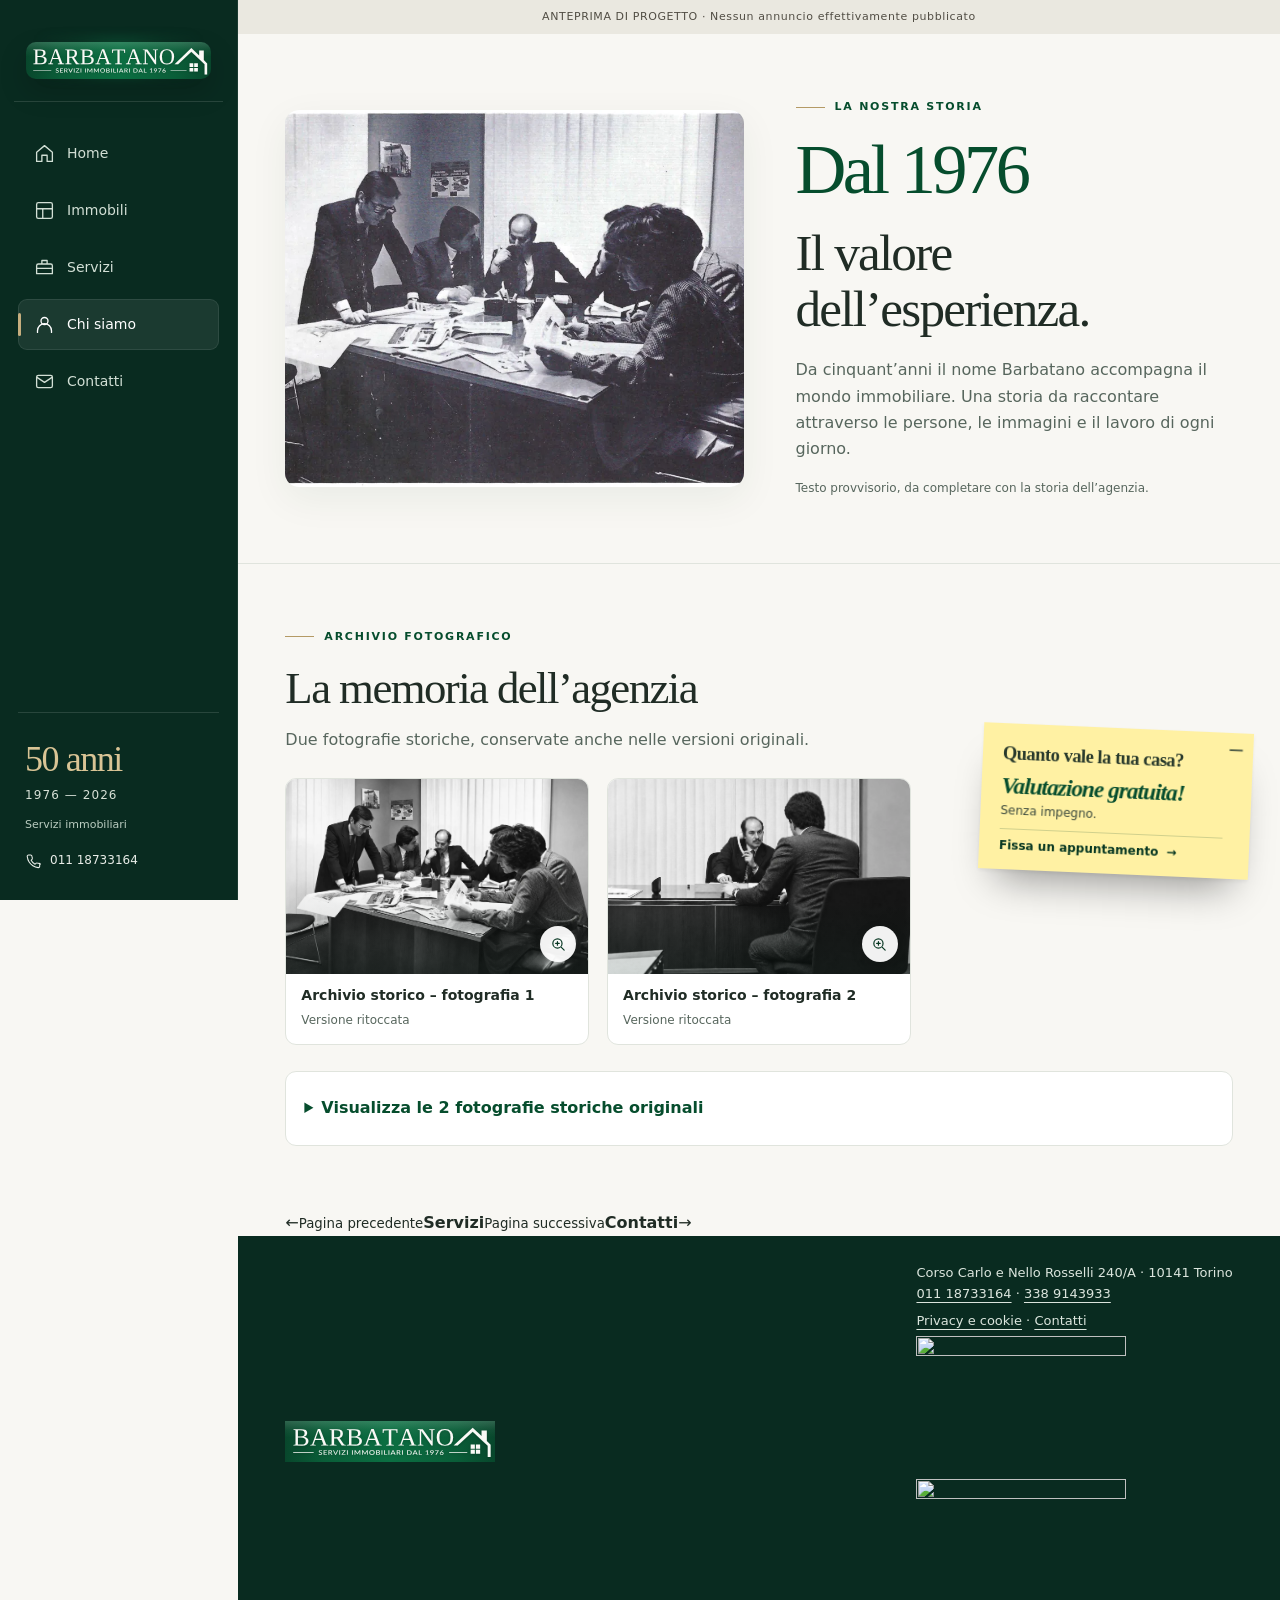
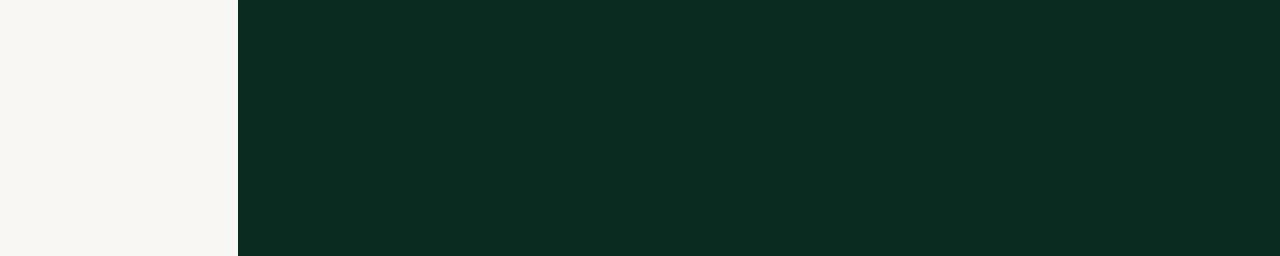
==== commit 13a171a7: "Add files via upload" ====
--- a/chi-siamo.html
+++ b/chi-siamo.html
@@ -1,3 +1,3 @@
 <!DOCTYPE html>
 
-<html lang="it"><head><meta charset="utf-8"/><meta content="width=device-width, initial-scale=1" name="viewport"/><meta content="noindex,nofollow" name="robots"/><title>Chi siamo | Dal 1976 | BARBATANO</title><meta content="La storia dell’agenzia Barbatano a Torino dal 1976, con fotografie di archivio." name="description"/><meta content="Chi siamo | Dal 1976 | BARBATANO" property="og:title"/><meta content="La storia dell’agenzia Barbatano a Torino dal 1976, con fotografie di archivio." property="og:description"/><meta content="website" property="og:type"/><meta content="#064d2d" name="theme-color"/><link href="assets/favicon.svg" rel="icon" type="image/svg+xml"/><link href="assets/style.css?v=12" rel="stylesheet"/><script type="application/ld+json">{"@context": "https://schema.org", "@type": "RealEstateAgent", "name": "Barbatano Servizi Immobiliari", "telephone": "+3901118733164", "address": {"@type": "PostalAddress", "streetAddress": "Corso Carlo e Nello Rosselli 240/A", "postalCode": "10141", "addressLocality": "Torino", "addressCountry": "IT"}, "sameAs": ["https://www.immobiliare.it/agenzie-immobiliari/141466/barbatano-torino/"]}</script></head><body data-route="storia"><a class="route-skip" href="#contenuto">Vai al contenuto</a><div class="notice">ANTEPRIMA DI PROGETTO · Nessun annuncio effettivamente pubblicato</div><header class="top"><div class="wrap"><a aria-label="Barbatano, home" class="brand" href="index.html"><img alt="BARBATANO – Servizi immobiliari dal 1976" class="logo" src="assets/logo.svg?v=9"/><span aria-hidden="true" class="brand-tagline">Servizi immobiliari dal 1976</span></a><div aria-label="Lingua" class="language-switch"><a aria-current="true" aria-label="Italiano" href="chi-siamo.html" hreflang="it" lang="it">IT</a><a aria-label="English" href="en/chi-siamo.html" hreflang="en" lang="en">EN</a></div><nav aria-label="Navigazione principale" class="nav" id="nav"><a href="index.html"><svg aria-hidden="true" fill="none" stroke="currentColor" stroke-linecap="round" stroke-linejoin="round" viewbox="0 0 24 24"><path d="M3 10.5 12 3l9 7.5V21h-6v-7H9v7H3z"></path></svg>Home</a><a href="immobili.html"><svg aria-hidden="true" fill="none" stroke="currentColor" stroke-linecap="round" stroke-linejoin="round" viewbox="0 0 24 24"><rect height="18" rx="2" width="18" x="3" y="3"></rect><path d="M3 10h18M10 10v11"></path></svg>Immobili</a><a href="servizi.html"><svg aria-hidden="true" fill="none" stroke="currentColor" stroke-linecap="round" stroke-linejoin="round" viewbox="0 0 24 24"><path d="M5 8h14a2 2 0 0 1 2 2v9H3v-9a2 2 0 0 1 2-2zM9 8V4h6v4M3 13h18"></path></svg>Servizi</a><a aria-current="page" href="chi-siamo.html"><svg aria-hidden="true" fill="none" stroke="currentColor" stroke-linecap="round" stroke-linejoin="round" viewbox="0 0 24 24"><circle cx="12" cy="8" r="4"></circle><path d="M4 21v-2a8 8 0 0 1 16 0v2"></path></svg>Chi siamo</a><a class="contact" href="contatti.html"><svg aria-hidden="true" fill="none" stroke="currentColor" stroke-linecap="round" stroke-linejoin="round" viewbox="0 0 24 24"><rect height="14" rx="2" width="18" x="3" y="5"></rect><path d="m3 7 9 6 9-6"></path></svg>Contatti</a></nav><div class="sidebar-note"><strong>50 anni</strong>1976 — 2026<span>Servizi immobiliari</span><a class="sidebar-call" href="tel:+3901118733164"><svg aria-hidden="true" fill="none" height="16" stroke="currentColor" stroke-linecap="round" stroke-linejoin="round" stroke-width="1.6" viewbox="0 0 24 24" width="16"><path d="M22 16.9v3a2 2 0 0 1-2.2 2 18 18 0 0 1-8-2.8 18 18 0 0 1-5.6-5.6 18 18 0 0 1-2.8-8A2 2 0 0 1 5.4 3h3a2 2 0 0 1 2 1.7l.6 3a2 2 0 0 1-.6 2l-1.2 1.2a14 14 0 0 0 5.9 5.9l1.2-1.2a2 2 0 0 1 2-.6l3 .6a2 2 0 0 1 1.7 1.3z"></path></svg>011 18733164</a></div></div></header><main id="contenuto" tabindex="-1"><section class="history section" data-view="storia" id="storia"><div class="wrap history-grid"><div class="history-media"><img alt="Fotografia storica dell’attività, in bianco e nero" height="665" loading="lazy" src="assets/foto-9db0b268ffdd7b.webp" width="950"/></div><div><div class="eyebrow">La nostra storia</div><div class="year">Dal 1976</div><h1>Il valore dell’esperienza.</h1><p>Da cinquant’anni il nome Barbatano accompagna il mondo immobiliare. Una storia da raccontare attraverso le persone, le immagini e il lavoro di ogni giorno.</p><p class="subtle">Testo provvisorio, da completare con la storia dell’agenzia.</p></div></div></section><section class="wrap section gallery-section" data-view="storia"><div class="eyebrow">Archivio fotografico</div><h2>La memoria dell’agenzia</h2><p class="gallery-intro">Due fotografie storiche, conservate anche nelle versioni originali.</p><div class="photo-grid"><button aria-label="Apri Archivio storico – fotografia 1 – Versione ritoccata" class="photo-tile" data-group="storia" data-photo="17" type="button"><span class="photo-media"><img alt="Archivio storico – fotografia 1" decoding="async" height="1009" loading="lazy" src="assets/foto-7becee585e3353.webp" width="1440"/><span aria-hidden="true" class="media-action"><svg aria-hidden="true" fill="none" stroke="currentColor" stroke-linecap="round" stroke-linejoin="round" viewbox="0 0 24 24"><circle cx="10.5" cy="10.5" r="6.5"></circle><path d="m16 16 4 4m-9.5-12v5m-2.5-2.5h5"></path></svg></span></span><span class="photo-caption"><strong>Archivio storico – fotografia 1</strong><small>Versione ritoccata</small></span></button><button aria-label="Apri Archivio storico – fotografia 2 – Versione ritoccata" class="photo-tile" data-group="storia" data-photo="18" type="button"><span class="photo-media"><img alt="Archivio storico – fotografia 2" decoding="async" height="1254" loading="lazy" src="assets/foto-9f149d5888db35.webp" width="1254"/><span aria-hidden="true" class="media-action"><svg aria-hidden="true" fill="none" stroke="currentColor" stroke-linecap="round" stroke-linejoin="round" viewbox="0 0 24 24"><circle cx="10.5" cy="10.5" r="6.5"></circle><path d="m16 16 4 4m-9.5-12v5m-2.5-2.5h5"></path></svg></span></span><span class="photo-caption"><strong>Archivio storico – fotografia 2</strong><small>Versione ritoccata</small></span></button></div><details class="originals"><summary>Visualizza le 2 fotografie storiche originali</summary><div class="photo-grid"><button aria-label="Apri Archivio storico – fotografia 1 – Versione originale" class="photo-tile" data-group="storico-originali" data-photo="19" type="button"><span class="photo-media"><img alt="Archivio storico – fotografia 1" decoding="async" height="1008" loading="lazy" src="assets/foto-ead962bc690f65.webp" width="1440"/><span aria-hidden="true" class="media-action"><svg aria-hidden="true" fill="none" stroke="currentColor" stroke-linecap="round" stroke-linejoin="round" viewbox="0 0 24 24"><circle cx="10.5" cy="10.5" r="6.5"></circle><path d="m16 16 4 4m-9.5-12v5m-2.5-2.5h5"></path></svg></span></span><span class="photo-caption"><strong>Archivio storico – fotografia 1</strong><small>Versione originale</small></span></button><button aria-label="Apri Archivio storico – fotografia 2 – Versione originale" class="photo-tile" data-group="storico-originali" data-photo="20" type="button"><span class="photo-media"><img alt="Archivio storico – fotografia 2" decoding="async" height="1419" loading="lazy" src="assets/foto-7286a3668b5750.webp" width="1355"/><span aria-hidden="true" class="media-action"><svg aria-hidden="true" fill="none" stroke="currentColor" stroke-linecap="round" stroke-linejoin="round" viewbox="0 0 24 24"><circle cx="10.5" cy="10.5" r="6.5"></circle><path d="m16 16 4 4m-9.5-12v5m-2.5-2.5h5"></path></svg></span></span><span class="photo-caption"><strong>Archivio storico – fotografia 2</strong><small>Versione originale</small></span></button></div></details></section><nav aria-label="Pagine adiacenti" class="page-steps wrap"><a class="page-step page-step-prev" href="servizi.html"><span aria-hidden="true" class="step-arrow">←</span><span><small>Pagina precedente</small><strong>Servizi</strong></span></a><a class="page-step page-step-next" href="contatti.html"><span><small>Pagina successiva</small><strong>Contatti</strong></span><span aria-hidden="true" class="step-arrow">→</span></a></nav></main><footer class="foot"><div class="wrap"><img alt="Barbatano – Servizi immobiliari dal 1976" src="assets/logo.svg?v=9"/><div><p>Corso Carlo e Nello Rosselli 240/A · 10141 Torino<br/><a href="tel:+3901118733164">011 18733164</a> · <a href="tel:+393389143933">338 9143933</a></p><p><a href="privacy.html">Privacy e cookie</a> · <a href="contatti.html">Contatti</a></p></div></div></footer><aside aria-label="Valutazione immobiliare gratuita" class="valuation-note"><a class="valuation-note-link" href="contatti.html#valutazione"><span class="valuation-note-title">Quanto vale la tua casa?</span><span class="valuation-note-reveal">Valutazione gratuita!</span><span class="valuation-note-copy">Senza impegno.</span><span class="valuation-note-action">Fissa un appuntamento <span aria-hidden="true" class="arrow">→</span></span></a><button aria-expanded="true" aria-label="Riduci il promemoria" class="valuation-note-toggle" hidden="" type="button">−</button></aside><dialog aria-labelledby="photoTitle" id="photoViewer"><div class="viewer-top"><p id="photoCount"></p><button aria-label="Chiudi galleria" class="close" type="button">×</button></div><img alt="" id="viewerImage"/><div class="viewer-bottom"><button aria-label="Foto precedente" class="viewer-arrow" id="prevPhoto" type="button">←</button><div><h3 id="photoTitle"></h3><p id="photoNote"></p></div><button aria-label="Foto successiva" class="viewer-arrow" id="nextPhoto" type="button">→</button></div></dialog><dialog aria-labelledby="detailTitle" id="detail"><img alt="" id="detailImage"/><div class="body"><button aria-label="Chiudi" class="close" type="button">×</button><span class="tag">Anteprima</span><h2 id="detailTitle"></h2><p>Questa è una dimostrazione della futura scheda immobile. Prezzo, metratura, descrizione, posizione e disponibilità saranno inseriti dall’agenzia.</p><a class="btn" href="contatti.html">Contatta l’agenzia <span aria-hidden="true" class="arrow">→</span></a></div></dialog><script defer="" src="assets/site.js?v=12"></script></body></html>+<html lang="it"><head><meta charset="utf-8"/><meta content="width=device-width, initial-scale=1" name="viewport"/><meta content="noindex,nofollow" name="robots"/><title>Chi siamo | Dal 1976 | BARBATANO</title><meta content="La storia dell’agenzia Barbatano a Torino dal 1976, con fotografie di archivio." name="description"/><meta content="Chi siamo | Dal 1976 | BARBATANO" property="og:title"/><meta content="La storia dell’agenzia Barbatano a Torino dal 1976, con fotografie di archivio." property="og:description"/><meta content="website" property="og:type"/><meta content="#064d2d" name="theme-color"/><link href="assets/favicon.svg" rel="icon" type="image/svg+xml"/><link href="assets/style.css?v=16" rel="stylesheet"/><script type="application/ld+json">{"@context": "https://schema.org", "@type": "RealEstateAgent", "name": "Barbatano Servizi Immobiliari", "telephone": "+3901118733164", "address": {"@type": "PostalAddress", "streetAddress": "Corso Carlo e Nello Rosselli 240/A", "postalCode": "10141", "addressLocality": "Torino", "addressCountry": "IT"}, "sameAs": ["https://www.immobiliare.it/agenzie-immobiliari/141466/barbatano-torino/"]}</script></head><body data-route="storia"><a class="route-skip" href="#contenuto">Vai al contenuto</a><div class="notice">ANTEPRIMA DI PROGETTO · Nessun annuncio effettivamente pubblicato</div><header class="top"><div class="wrap"><a aria-label="Barbatano, home" class="brand" href="index.html"><img alt="BARBATANO – Servizi immobiliari dal 1976" class="logo" src="assets/logo.svg?v=9"/><span aria-hidden="true" class="brand-tagline">Servizi immobiliari dal 1976</span></a><nav aria-label="Navigazione principale" class="nav" id="nav"><a href="index.html"><svg aria-hidden="true" fill="none" stroke="currentColor" stroke-linecap="round" stroke-linejoin="round" viewbox="0 0 24 24"><path d="M3 10.5 12 3l9 7.5V21h-6v-7H9v7H3z"></path></svg>Home</a><a href="immobili.html"><svg aria-hidden="true" fill="none" stroke="currentColor" stroke-linecap="round" stroke-linejoin="round" viewbox="0 0 24 24"><rect height="18" rx="2" width="18" x="3" y="3"></rect><path d="M3 10h18M10 10v11"></path></svg>Immobili</a><a href="servizi.html"><svg aria-hidden="true" fill="none" stroke="currentColor" stroke-linecap="round" stroke-linejoin="round" viewbox="0 0 24 24"><path d="M5 8h14a2 2 0 0 1 2 2v9H3v-9a2 2 0 0 1 2-2zM9 8V4h6v4M3 13h18"></path></svg>Servizi</a><a aria-current="page" href="chi-siamo.html"><svg aria-hidden="true" fill="none" stroke="currentColor" stroke-linecap="round" stroke-linejoin="round" viewbox="0 0 24 24"><circle cx="12" cy="8" r="4"></circle><path d="M4 21v-2a8 8 0 0 1 16 0v2"></path></svg>Chi siamo</a><a class="contact" href="contatti.html"><svg aria-hidden="true" fill="none" stroke="currentColor" stroke-linecap="round" stroke-linejoin="round" viewbox="0 0 24 24"><rect height="14" rx="2" width="18" x="3" y="5"></rect><path d="m3 7 9 6 9-6"></path></svg>Contatti</a></nav><div class="sidebar-note"><strong>50 anni</strong>1976 — 2026<span>Servizi immobiliari</span><a class="sidebar-call" href="tel:+3901118733164"><svg aria-hidden="true" fill="none" height="16" stroke="currentColor" stroke-linecap="round" stroke-linejoin="round" stroke-width="1.6" viewbox="0 0 24 24" width="16"><path d="M22 16.9v3a2 2 0 0 1-2.2 2 18 18 0 0 1-8-2.8 18 18 0 0 1-5.6-5.6 18 18 0 0 1-2.8-8A2 2 0 0 1 5.4 3h3a2 2 0 0 1 2 1.7l.6 3a2 2 0 0 1-.6 2l-1.2 1.2a14 14 0 0 0 5.9 5.9l1.2-1.2a2 2 0 0 1 2-.6l3 .6a2 2 0 0 1 1.7 1.3z"></path></svg>011 18733164</a></div></div></header><main id="contenuto" tabindex="-1"><section class="history section" data-view="storia" id="storia"><div class="wrap history-grid"><div class="history-media"><img alt="Fotografia storica dell’attività, in bianco e nero" height="665" loading="lazy" src="assets/foto-9db0b268ffdd7b.webp" width="950"/></div><div><div class="eyebrow">La nostra storia</div><div class="year">Dal 1976</div><h1>Il valore dell’esperienza.</h1><p>Da cinquant’anni il nome Barbatano accompagna il mondo immobiliare. Una storia da raccontare attraverso le persone, le immagini e il lavoro di ogni giorno.</p><p class="subtle">Testo provvisorio, da completare con la storia dell’agenzia.</p></div></div></section><section class="wrap section gallery-section" data-view="storia"><div class="eyebrow">Archivio fotografico</div><h2>La memoria dell’agenzia</h2><p class="gallery-intro">Due fotografie storiche, conservate anche nelle versioni originali.</p><div class="photo-grid"><button aria-label="Apri Archivio storico – fotografia 1 – Versione ritoccata" class="photo-tile" data-group="storia" data-photo="17" type="button"><span class="photo-media"><img alt="Archivio storico – fotografia 1" decoding="async" height="1009" loading="lazy" src="assets/foto-7becee585e3353.webp" width="1440"/><span aria-hidden="true" class="media-action"><svg aria-hidden="true" fill="none" stroke="currentColor" stroke-linecap="round" stroke-linejoin="round" viewbox="0 0 24 24"><circle cx="10.5" cy="10.5" r="6.5"></circle><path d="m16 16 4 4m-9.5-12v5m-2.5-2.5h5"></path></svg></span></span><span class="photo-caption"><strong>Archivio storico – fotografia 1</strong><small>Versione ritoccata</small></span></button><button aria-label="Apri Archivio storico – fotografia 2 – Versione ritoccata" class="photo-tile" data-group="storia" data-photo="18" type="button"><span class="photo-media"><img alt="Archivio storico – fotografia 2" decoding="async" height="1254" loading="lazy" src="assets/foto-9f149d5888db35.webp" width="1254"/><span aria-hidden="true" class="media-action"><svg aria-hidden="true" fill="none" stroke="currentColor" stroke-linecap="round" stroke-linejoin="round" viewbox="0 0 24 24"><circle cx="10.5" cy="10.5" r="6.5"></circle><path d="m16 16 4 4m-9.5-12v5m-2.5-2.5h5"></path></svg></span></span><span class="photo-caption"><strong>Archivio storico – fotografia 2</strong><small>Versione ritoccata</small></span></button></div><details class="originals"><summary>Visualizza le 2 fotografie storiche originali</summary><div class="photo-grid"><button aria-label="Apri Archivio storico – fotografia 1 – Versione originale" class="photo-tile" data-group="storico-originali" data-photo="19" type="button"><span class="photo-media"><img alt="Archivio storico – fotografia 1" decoding="async" height="1008" loading="lazy" src="assets/foto-ead962bc690f65.webp" width="1440"/><span aria-hidden="true" class="media-action"><svg aria-hidden="true" fill="none" stroke="currentColor" stroke-linecap="round" stroke-linejoin="round" viewbox="0 0 24 24"><circle cx="10.5" cy="10.5" r="6.5"></circle><path d="m16 16 4 4m-9.5-12v5m-2.5-2.5h5"></path></svg></span></span><span class="photo-caption"><strong>Archivio storico – fotografia 1</strong><small>Versione originale</small></span></button><button aria-label="Apri Archivio storico – fotografia 2 – Versione originale" class="photo-tile" data-group="storico-originali" data-photo="20" type="button"><span class="photo-media"><img alt="Archivio storico – fotografia 2" decoding="async" height="1419" loading="lazy" src="assets/foto-7286a3668b5750.webp" width="1355"/><span aria-hidden="true" class="media-action"><svg aria-hidden="true" fill="none" stroke="currentColor" stroke-linecap="round" stroke-linejoin="round" viewbox="0 0 24 24"><circle cx="10.5" cy="10.5" r="6.5"></circle><path d="m16 16 4 4m-9.5-12v5m-2.5-2.5h5"></path></svg></span></span><span class="photo-caption"><strong>Archivio storico – fotografia 2</strong><small>Versione originale</small></span></button></div></details></section><nav aria-label="Pagine adiacenti" class="page-steps wrap"><a class="page-step page-step-prev" href="servizi.html"><span aria-hidden="true" class="step-arrow">←</span><span><small>Pagina precedente</small><strong>Servizi</strong></span></a><a class="page-step page-step-next" href="contatti.html"><span><small>Pagina successiva</small><strong>Contatti</strong></span><span aria-hidden="true" class="step-arrow">→</span></a></nav></main><footer class="foot"><div class="wrap"><img alt="Barbatano – Servizi immobiliari dal 1976" src="assets/logo.svg?v=9"/><div><p>Corso Carlo e Nello Rosselli 240/A · 10141 Torino<br/><a href="tel:+3901118733164">011 18733164</a> · <a href="tel:+393389143933">338 9143933</a></p><p><a href="privacy.html">Privacy e cookie</a> · <a href="contatti.html">Contatti</a></p><div aria-label="Lingua / Language" class="language-switch footer-language"><a href="chi-siamo.html" hreflang="it" lang="it" aria-label="Italiano" aria-current="true"><img class="flag-icon" src="assets/flag-it.svg" alt="" width="28" height="19"/></a><a href="en/chi-siamo.html" hreflang="en" lang="en" aria-label="English"><img class="flag-icon" src="assets/flag-en.svg" alt="" width="28" height="19"/></a></div></div></div></footer><aside aria-label="Valutazione immobiliare gratuita" class="valuation-note"><a class="valuation-note-link" href="contatti.html#valutazione"><span class="valuation-note-title">Quanto vale la tua casa?</span><span class="valuation-note-reveal">Valutazione gratuita!</span><span class="valuation-note-copy">Senza impegno.</span><span class="valuation-note-action">Fissa un appuntamento <span aria-hidden="true" class="arrow">→</span></span></a><button aria-expanded="true" aria-label="Riduci il promemoria" class="valuation-note-toggle" hidden="" type="button">−</button></aside><dialog aria-labelledby="photoTitle" id="photoViewer"><div class="viewer-top"><p id="photoCount"></p><button aria-label="Chiudi galleria" class="close" type="button">×</button></div><img alt="" id="viewerImage"/><div class="viewer-bottom"><button aria-label="Foto precedente" class="viewer-arrow" id="prevPhoto" type="button">←</button><div><h3 id="photoTitle"></h3><p id="photoNote"></p></div><button aria-label="Foto successiva" class="viewer-arrow" id="nextPhoto" type="button">→</button></div></dialog><dialog aria-labelledby="detailTitle" id="detail"><img alt="" id="detailImage"/><div class="body"><button aria-label="Chiudi" class="close" type="button">×</button><span class="tag">Anteprima</span><h2 id="detailTitle"></h2><p>Questa è una dimostrazione della futura scheda immobile. Prezzo, metratura, descrizione, posizione e disponibilità saranno inseriti dall’agenzia.</p><a class="btn" href="contatti.html">Contatta l’agenzia <span aria-hidden="true" class="arrow">→</span></a></div></dialog><script defer="" src="assets/site.js?v=12"></script><script defer src="assets/catalog.js?v=13"></script></body></html>
